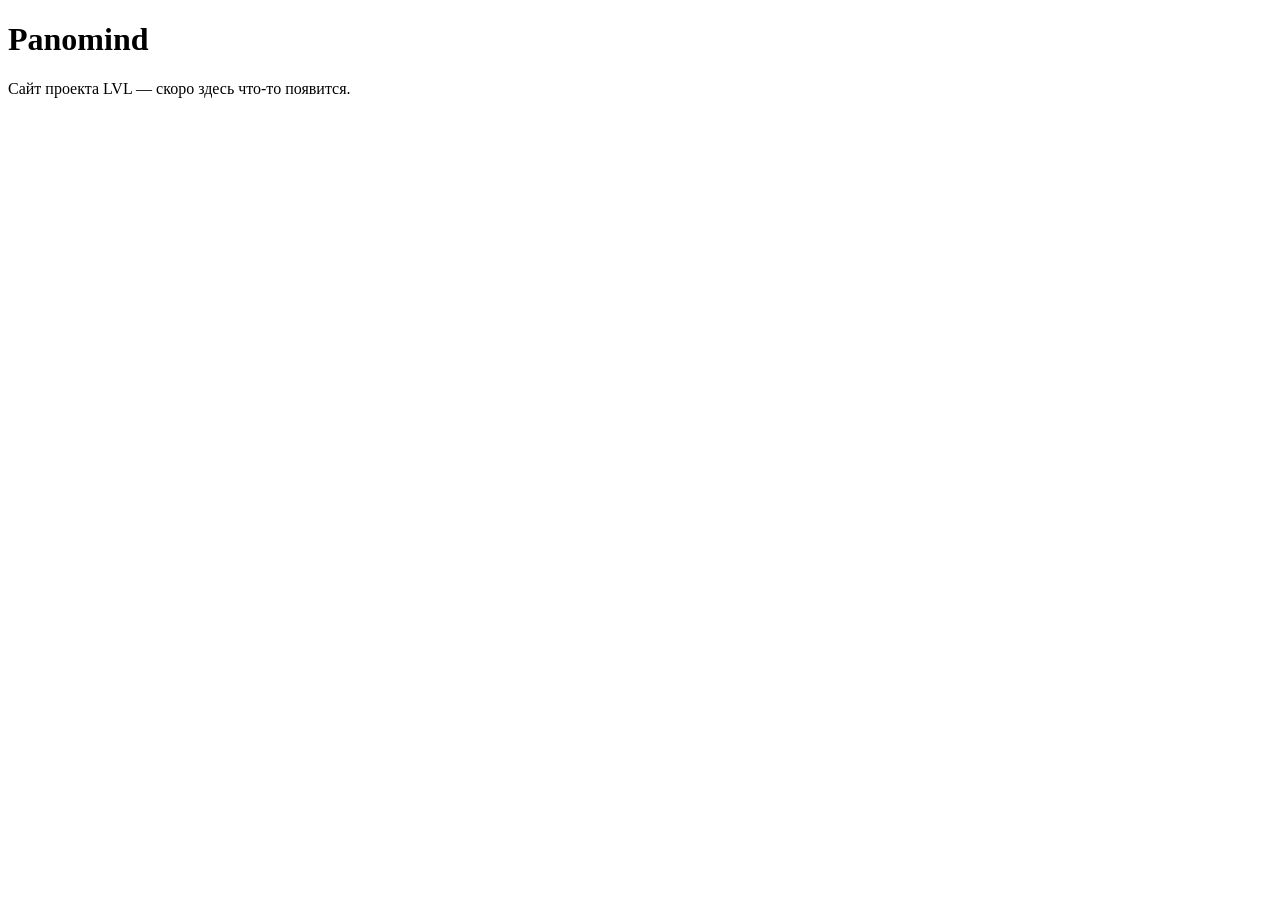
==== index.html @ ad4d2893 "Initial commit: HTML stub, README, project context Made-with: Cursor" ====
<!DOCTYPE html>
<html lang="ru">
<head>
  <meta charset="UTF-8">
  <meta name="viewport" content="width=device-width, initial-scale=1.0">
  <title>Panomind</title>
</head>
<body>
  <main>
    <h1>Panomind</h1>
    <p>Сайт проекта LVL — скоро здесь что-то появится.</p>
  </main>
</body>
</html>
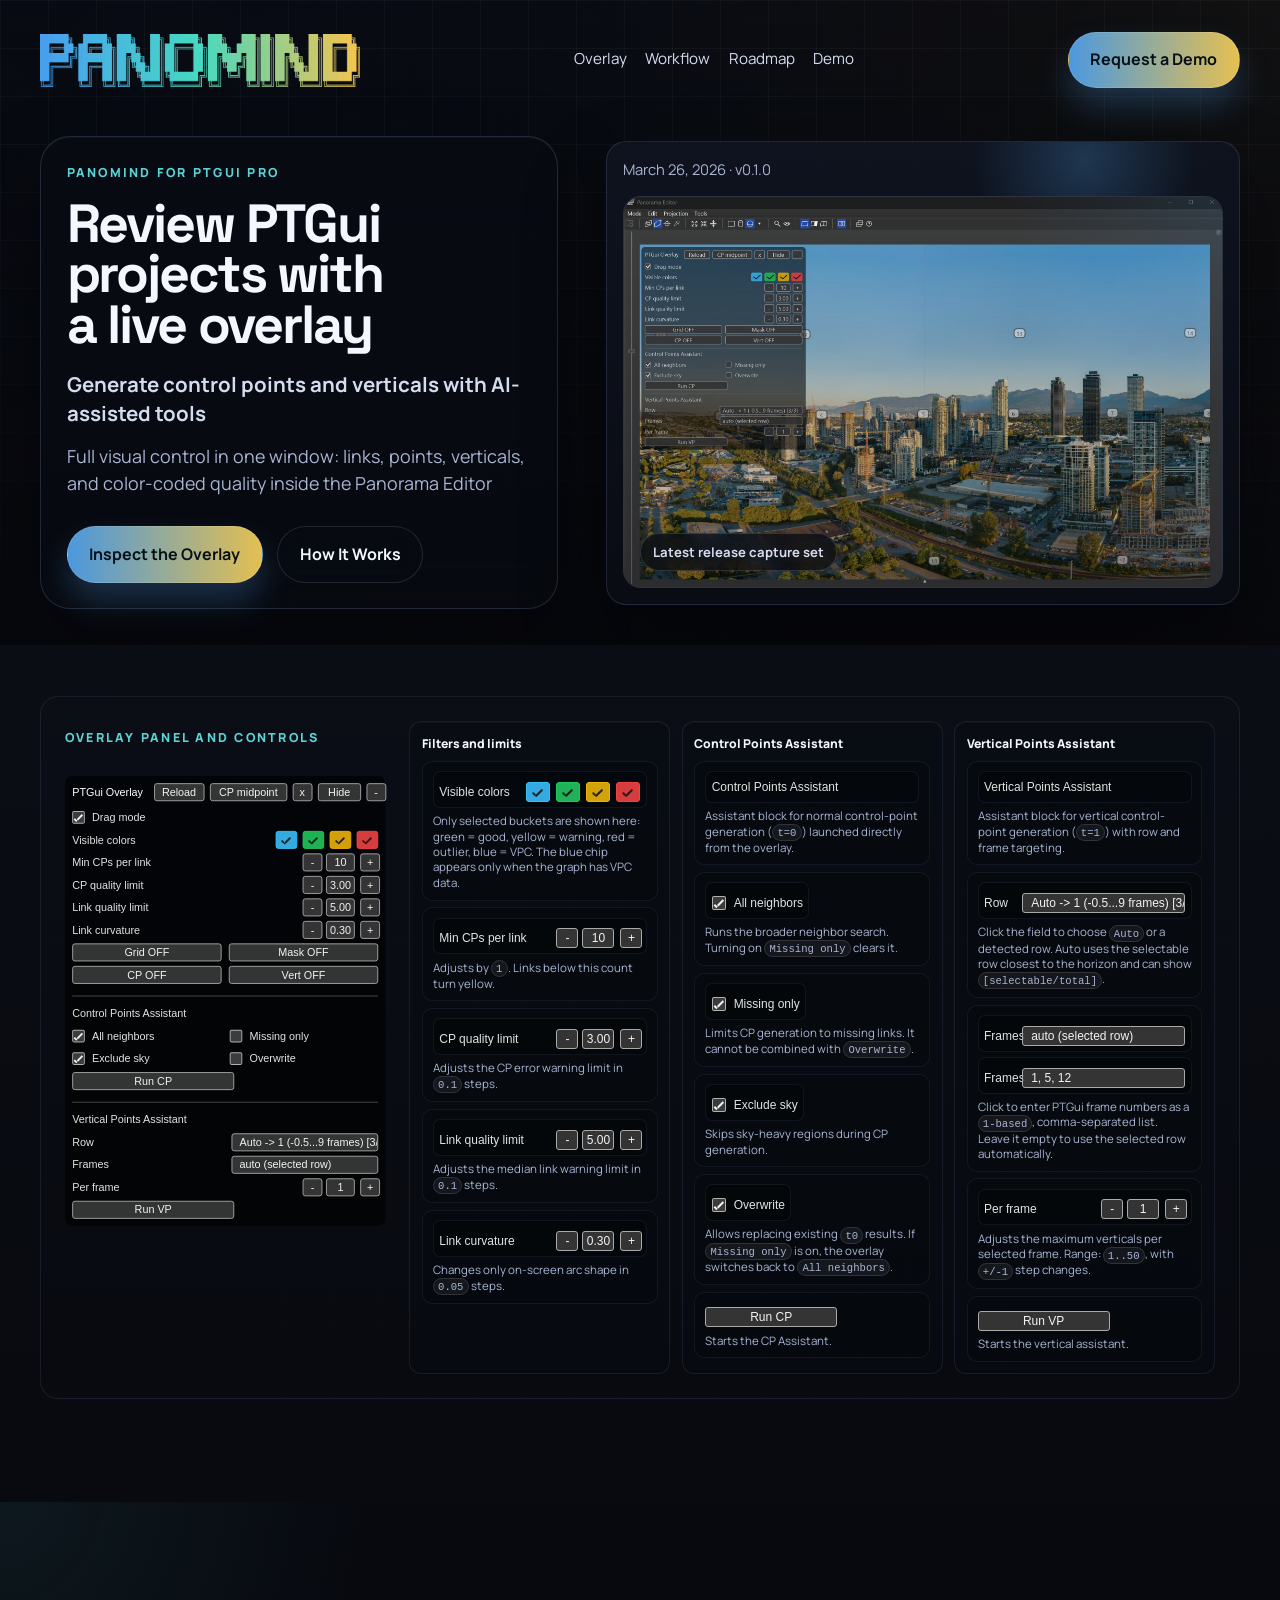
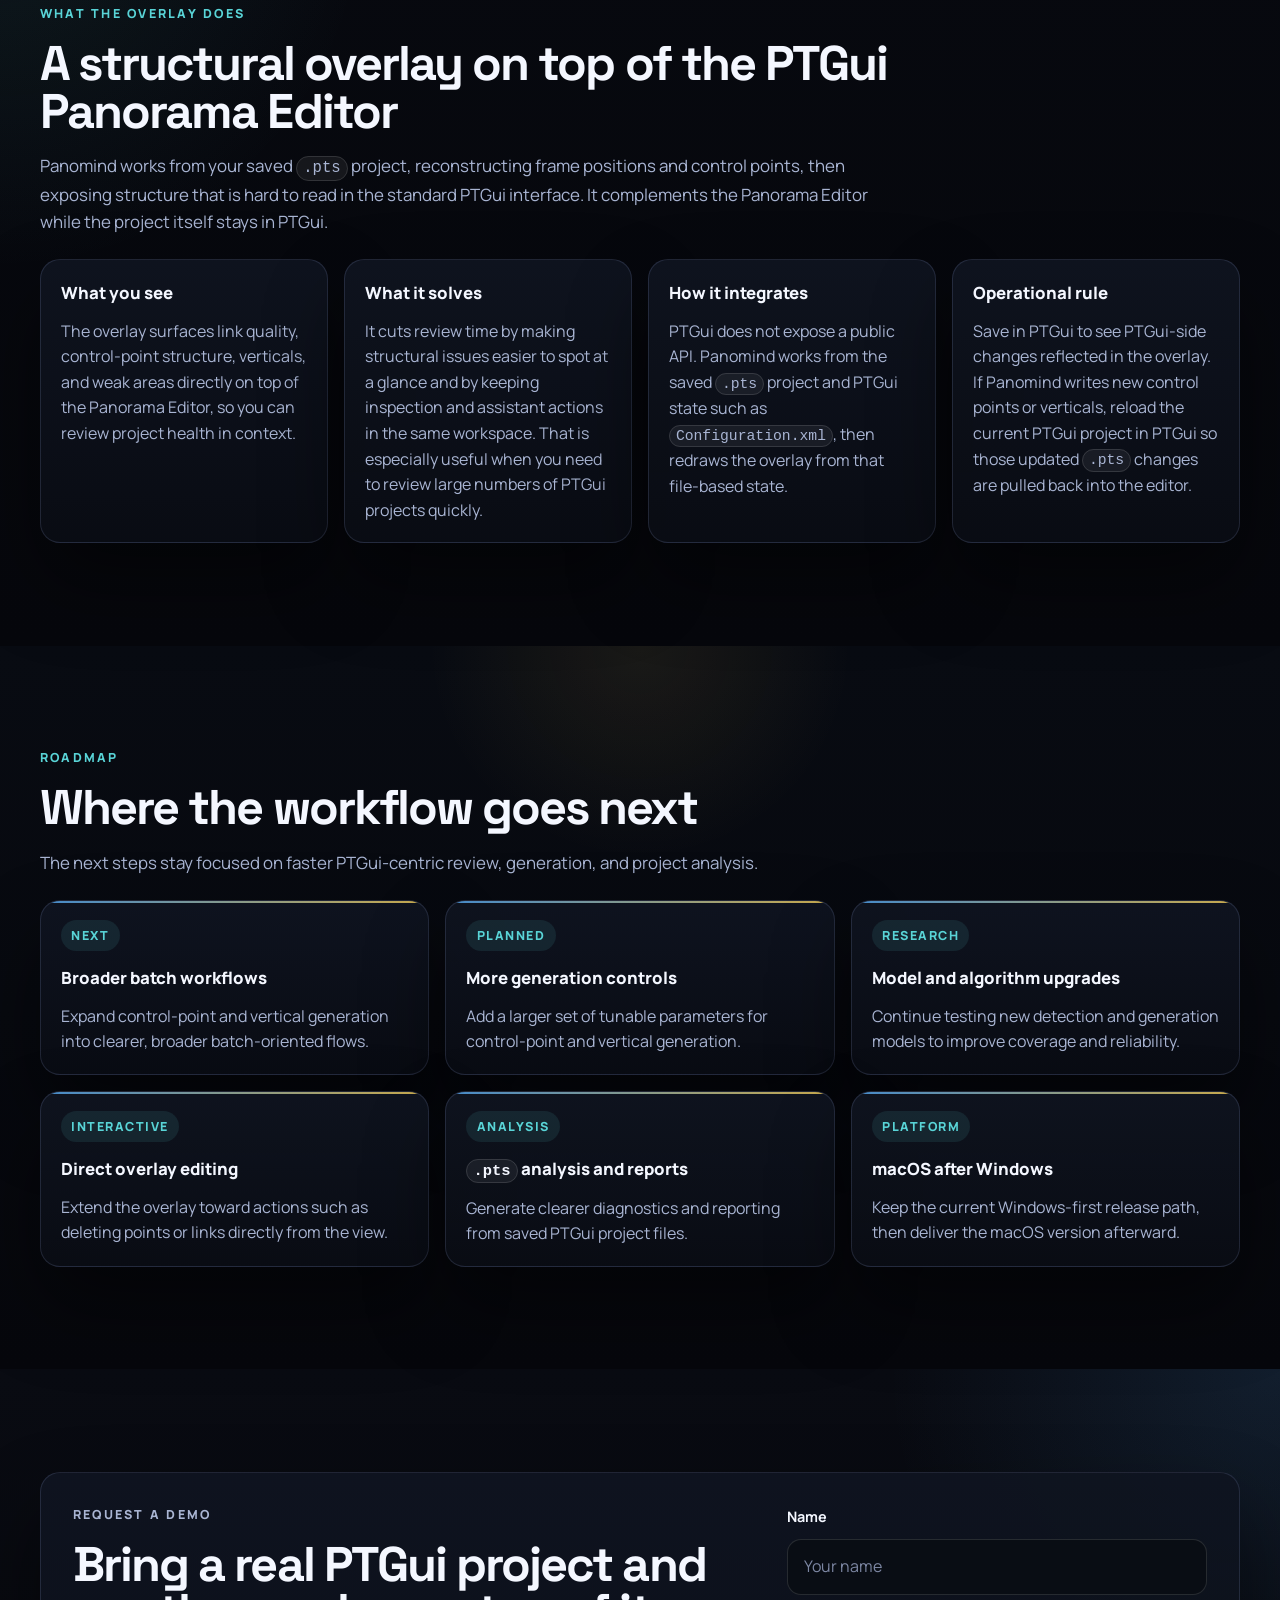
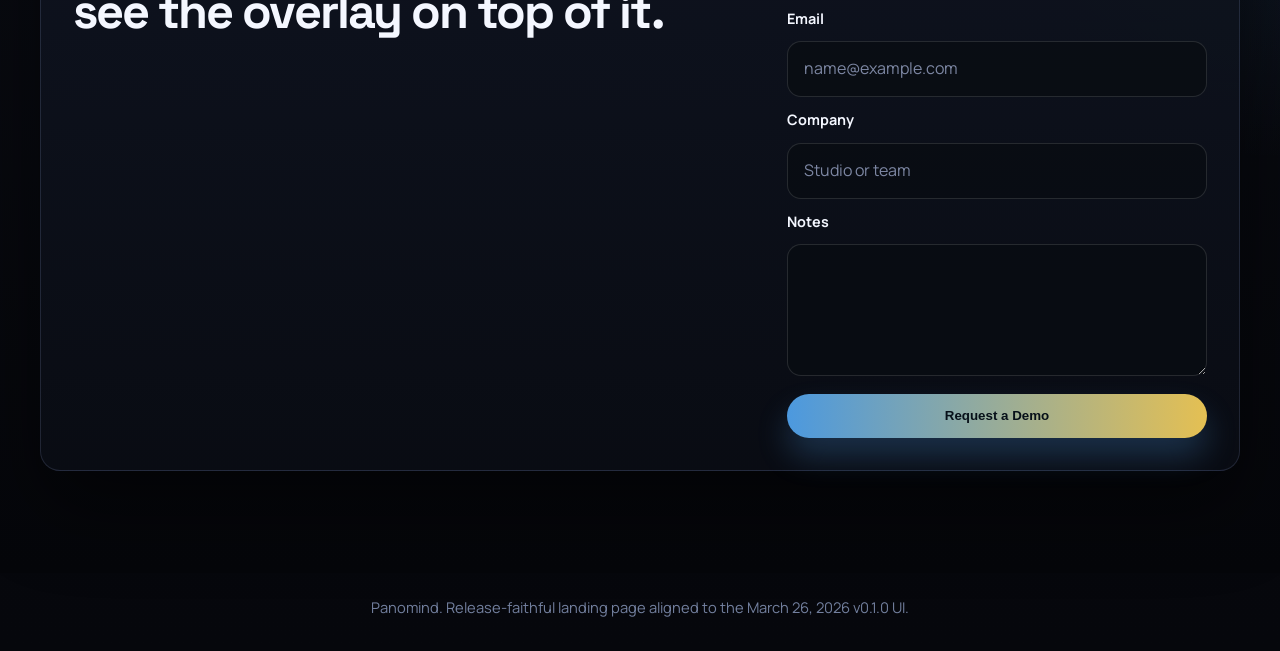
==== commit 4b5b7d8a: "Build Panomind overlay landing page" ====
--- a/index.html
+++ b/index.html
@@ -1,14 +1,734 @@
 <!DOCTYPE html>
-<html lang="ru">
+<html lang="en">
 <head>
   <meta charset="UTF-8">
   <meta name="viewport" content="width=device-width, initial-scale=1.0">
-  <title>Panomind</title>
+  <title>Panomind Overlay for PTGui</title>
+  <meta
+    name="description"
+    content="Panomind is a live PTGui overlay that exposes control-point structure, weak links, outliers, and assistant workflows directly inside the Panorama Editor."
+  >
+  <link rel="preconnect" href="https://fonts.googleapis.com">
+  <link rel="preconnect" href="https://fonts.gstatic.com" crossorigin>
+  <link
+    href="https://fonts.googleapis.com/css2?family=Manrope:wght@400;500;600;700;800&family=Space+Grotesk:wght@500;700&display=swap"
+    rel="stylesheet"
+  >
+  <link rel="stylesheet" href="styles.css">
 </head>
 <body>
+  <header class="hero" id="top">
+    <div class="hero__veil"></div>
+    <nav class="topbar">
+      <a class="brand" href="#top" aria-label="Panomind home">
+        <img src="assets/panomind-wordmark.png" alt="Panomind">
+      </a>
+      <div class="topbar__links">
+        <a href="#overlay">Overlay</a>
+        <a href="#workflow">Workflow</a>
+        <a href="#roadmap">Roadmap</a>
+        <a href="#demo">Demo</a>
+      </div>
+      <a class="topbar__cta" href="#demo">Request a Demo</a>
+    </nav>
+
+    <div class="hero__content">
+      <div class="hero__copy">
+        <p class="eyebrow">Panomind for PTGui Pro</p>
+        <h1>Review PTGui projects with a live overlay</h1>
+        <p class="hero__lead hero__lead--primary">
+          Generate control points and verticals with AI-assisted tools
+        </p>
+        <p class="hero__lead hero__lead--secondary">
+          Full visual control in one window: links, points, verticals, and color-coded quality
+          inside the Panorama Editor
+        </p>
+        <div class="hero__actions">
+          <a class="button button--primary" href="#overlay">Inspect the Overlay</a>
+          <a class="button button--ghost" href="#workflow">How It Works</a>
+        </div>
+      </div>
+
+      <div class="hero__visual">
+        <div class="hero-viewer">
+          <div class="hero-viewer__chrome">
+            <span class="hero-viewer__build">March 26, 2026 &middot; v0.1.0</span>
+          </div>
+
+          <div class="hero-viewer__screen">
+            <picture class="hero-frame-wrap">
+              <source srcset="assets/hero-loop.webp" type="image/webp">
+              <img class="hero-frame" src="assets/hero-frame-1.jpg" alt="Panomind overlay animated release capture" decoding="async">
+            </picture>
+            <div class="hero-viewer__glow"></div>
+            <div class="hero-viewer__badge">Latest release capture set</div>
+          </div>
+        </div>
+      </div>
+    </div>
+  </header>
+
   <main>
-    <h1>Panomind</h1>
-    <p>Сайт проекта LVL — скоро здесь что-то появится.</p>
+    <section class="section section--overlay" id="overlay">
+      <div class="section__inner">
+        <div class="overlay-grid">
+          <article class="panel-scene panel-scene--expanded">
+            <div class="editor-surface editor-surface--large">
+              <div class="overlay-layout">
+                <div class="overlay-panel-column">
+                  <p class="eyebrow">Overlay panel and controls</p>
+                  <div class="overlay-panel-stage">
+                <div class="overlay-panel overlay-panel--expanded">
+                  <div class="legend-top">
+                    <span class="legend-title">PTGui Overlay</span>
+                    <div class="legend-actions">
+                      <span class="legend-btn legend-btn--reload">Reload</span>
+                      <span class="legend-btn legend-btn--cp">CP midpoint</span>
+                      <span class="legend-btn legend-btn--icon">x</span>
+                      <span class="legend-btn legend-btn--hide">Hide</span>
+                      <span class="legend-btn legend-btn--icon">-</span>
+                    </div>
+                  </div>
+
+                  <div class="legend-row legend-row--toggle">
+                    <span class="checkbox checkbox--checked"></span>
+                    <span>Drag mode</span>
+                  </div>
+
+                  <div class="legend-row legend-row--colors">
+                    <span class="legend-label">Visible colors</span>
+                    <div class="color-chips">
+                      <span class="color-chip color-chip--blue"></span>
+                      <span class="color-chip color-chip--green"></span>
+                      <span class="color-chip color-chip--yellow"></span>
+                      <span class="color-chip color-chip--red"></span>
+                    </div>
+                  </div>
+
+                  <div class="legend-row legend-row--control">
+                    <span class="legend-label">Min CPs per link</span>
+                    <div class="stepper">
+                      <span class="legend-btn legend-btn--icon">-</span>
+                      <span class="legend-value">10</span>
+                      <span class="legend-btn legend-btn--icon">+</span>
+                    </div>
+                  </div>
+
+                  <div class="legend-row legend-row--control">
+                    <span class="legend-label">CP quality limit</span>
+                    <div class="stepper">
+                      <span class="legend-btn legend-btn--icon">-</span>
+                      <span class="legend-value">3.00</span>
+                      <span class="legend-btn legend-btn--icon">+</span>
+                    </div>
+                  </div>
+
+                  <div class="legend-row legend-row--control">
+                    <span class="legend-label">Link quality limit</span>
+                    <div class="stepper">
+                      <span class="legend-btn legend-btn--icon">-</span>
+                      <span class="legend-value">5.00</span>
+                      <span class="legend-btn legend-btn--icon">+</span>
+                    </div>
+                  </div>
+
+                  <div class="legend-row legend-row--control">
+                    <span class="legend-label">Link curvature</span>
+                    <div class="stepper">
+                      <span class="legend-btn legend-btn--icon">-</span>
+                      <span class="legend-value">0.30</span>
+                      <span class="legend-btn legend-btn--icon">+</span>
+                    </div>
+                  </div>
+
+                  <div class="action-grid">
+                    <span class="legend-btn legend-btn--action">Grid OFF</span>
+                    <span class="legend-btn legend-btn--action">Mask OFF</span>
+                    <span class="legend-btn legend-btn--action">CP OFF</span>
+                    <span class="legend-btn legend-btn--action">Vert OFF</span>
+                  </div>
+
+                  <div class="assistant-block">
+                    <div class="assistant-block__title">Control Points Assistant</div>
+                    <div class="assistant-options">
+                      <div class="legend-row legend-row--toggle legend-row--compact">
+                        <span class="checkbox checkbox--checked"></span>
+                        <span>All neighbors</span>
+                      </div>
+                      <div class="legend-row legend-row--toggle legend-row--compact">
+                        <span class="checkbox"></span>
+                        <span>Missing only</span>
+                      </div>
+                      <div class="legend-row legend-row--toggle legend-row--compact">
+                        <span class="checkbox checkbox--checked"></span>
+                        <span>Exclude sky</span>
+                      </div>
+                      <div class="legend-row legend-row--toggle legend-row--compact">
+                        <span class="checkbox"></span>
+                        <span>Overwrite</span>
+                      </div>
+                    </div>
+                    <span class="legend-btn legend-btn--run legend-btn--run-short">Run CP</span>
+                  </div>
+
+                  <div class="assistant-block">
+                    <div class="assistant-block__title">Vertical Points Assistant</div>
+                    <div class="legend-row legend-row--value">
+                      <span class="legend-label">Row</span>
+                      <span class="legend-value legend-value--wide">Auto -&gt; 1 (-0.5...9 frames) [3/3]</span>
+                    </div>
+                    <div class="legend-row legend-row--value">
+                      <span class="legend-label">Frames</span>
+                      <span class="legend-value legend-value--wide">auto (selected row)</span>
+                    </div>
+                    <div class="legend-row legend-row--control">
+                      <span class="legend-label">Per frame</span>
+                      <div class="stepper">
+                        <span class="legend-btn legend-btn--icon">-</span>
+                        <span class="legend-value">1</span>
+                        <span class="legend-btn legend-btn--icon">+</span>
+                      </div>
+                    </div>
+                    <span class="legend-btn legend-btn--run legend-btn--run-short">Run VP</span>
+                  </div>
+                </div>
+              </div>
+              </div>
+
+                <aside class="overlay-guide" aria-label="Overlay control guide">
+                  <section class="overlay-guide__section overlay-guide__section--hidden">
+                    <h3>Top bar</h3>
+
+
+                    <div class="control-doc">
+                      <div class="control-doc__sample sample-inline">
+                        <span class="legend-btn legend-btn--reload">Reload</span>
+                      </div>
+                      <p class="control-doc__copy">
+                        Hard restart the overlay and reconnect it to the active PTGui window.
+                      </p>
+                    </div>
+
+                    <div class="control-doc">
+                      <div class="control-doc__sample sample-inline">
+                        <span class="legend-btn legend-btn--cp">CP obs0</span>
+                        <span class="legend-btn legend-btn--cp">CP obs1</span>
+                        <span class="legend-btn legend-btn--cp">CP midpoint</span>
+                      </div>
+                      <p class="control-doc__copy">
+                        Cycles the displayed control-point source through <code>obs0</code>,
+                        <code>obs1</code>, and <code>midpoint</code> from pts file.
+                      </p>
+                    </div>
+
+                    <div class="control-doc">
+                      <div class="control-doc__sample sample-inline">
+                        <span class="legend-btn legend-btn--icon">x</span>
+                      </div>
+                      <p class="control-doc__copy">
+                        Closes the overlay and exits the app.
+                      </p>
+                    </div>
+
+                    <div class="control-doc">
+                      <div class="control-doc__sample sample-inline">
+                        <span class="legend-btn legend-btn--hide">Hide</span>
+                        <span class="legend-btn legend-btn--hide">Show</span>
+                      </div>
+                      <p class="control-doc__copy">
+                        Master visibility toggle for <code>Grid</code>, <code>Mask</code>, <code>CP</code>,
+                        and <code>Vert</code>. <code>Show</code> restores the previous per-layer states.
+                      </p>
+                    </div>
+
+                    <div class="control-doc">
+                      <div class="control-doc__sample sample-inline">
+                        <span class="legend-btn legend-btn--icon">-</span>
+                        <span class="legend-btn legend-btn--icon">+</span>
+                      </div>
+                      <p class="control-doc__copy">
+                        Collapse the full legend to compact mode or expand it back.
+                      </p>
+                    </div>
+
+                    <div class="control-doc">
+                      <div class="control-doc__sample sample-inline">
+                        <div class="guide-fragment">
+                          <div class="legend-row legend-row--toggle legend-row--compact">
+                            <span class="checkbox checkbox--checked"></span>
+                            <span>Drag mode</span>
+                          </div>
+                        </div>
+                      </div>
+                      <p class="control-doc__copy">
+                        Enables overlay dragging. Press <code>Esc</code> to leave drag mode.
+                      </p>
+                    </div>
+                  </section>
+
+                  <section class="overlay-guide__section">
+                    <h3>Filters and limits</h3>
+
+                    <div class="control-doc">
+                      <div class="control-doc__sample sample-stack">
+                        <div class="guide-fragment guide-fragment--row">
+                          <div class="legend-row legend-row--colors legend-row--compact">
+                            <span class="legend-label">Visible colors</span>
+                            <div class="color-chips">
+                              <span class="color-chip color-chip--blue"></span>
+                              <span class="color-chip color-chip--green"></span>
+                              <span class="color-chip color-chip--yellow"></span>
+                              <span class="color-chip color-chip--red"></span>
+                            </div>
+                          </div>
+                        </div>
+                      </div>
+                      <p class="control-doc__copy">
+                        Only selected buckets are shown here: green = good, yellow = warning, red = outlier,
+                        blue = VPC. The blue chip appears only when the graph has VPC data.
+                      </p>
+                    </div>
+
+                    <div class="control-doc">
+                      <div class="control-doc__sample">
+                        <div class="guide-fragment guide-fragment--row">
+                          <div class="legend-row legend-row--control legend-row--compact">
+                            <span class="legend-label">Min CPs per link</span>
+                            <div class="stepper">
+                              <span class="legend-btn legend-btn--icon">-</span>
+                              <span class="legend-value">10</span>
+                              <span class="legend-btn legend-btn--icon">+</span>
+                            </div>
+                          </div>
+                        </div>
+                      </div>
+                      <p class="control-doc__copy">
+                        Adjusts by <code>1</code>. Links below this count turn yellow.
+                      </p>
+                    </div>
+
+                    <div class="control-doc">
+                      <div class="control-doc__sample">
+                        <div class="guide-fragment guide-fragment--row">
+                          <div class="legend-row legend-row--control legend-row--compact">
+                            <span class="legend-label">CP quality limit</span>
+                            <div class="stepper">
+                              <span class="legend-btn legend-btn--icon">-</span>
+                              <span class="legend-value">3.00</span>
+                              <span class="legend-btn legend-btn--icon">+</span>
+                            </div>
+                          </div>
+                        </div>
+                      </div>
+                      <p class="control-doc__copy">
+                        Adjusts the CP error warning limit in <code>0.1</code> steps.
+                      </p>
+                    </div>
+
+                    <div class="control-doc">
+                      <div class="control-doc__sample">
+                        <div class="guide-fragment guide-fragment--row">
+                          <div class="legend-row legend-row--control legend-row--compact">
+                            <span class="legend-label">Link quality limit</span>
+                            <div class="stepper">
+                              <span class="legend-btn legend-btn--icon">-</span>
+                              <span class="legend-value">5.00</span>
+                              <span class="legend-btn legend-btn--icon">+</span>
+                            </div>
+                          </div>
+                        </div>
+                      </div>
+                      <p class="control-doc__copy">
+                        Adjusts the median link warning limit in <code>0.1</code> steps.
+                      </p>
+                    </div>
+
+                    <div class="control-doc">
+                      <div class="control-doc__sample">
+                        <div class="guide-fragment guide-fragment--row">
+                          <div class="legend-row legend-row--control legend-row--compact">
+                            <span class="legend-label">Link curvature</span>
+                            <div class="stepper">
+                              <span class="legend-btn legend-btn--icon">-</span>
+                              <span class="legend-value">0.30</span>
+                              <span class="legend-btn legend-btn--icon">+</span>
+                            </div>
+                          </div>
+                        </div>
+                      </div>
+                      <p class="control-doc__copy">
+                        Changes only on-screen arc shape in <code>0.05</code> steps.
+                      </p>
+                    </div>
+                  </section>
+
+                  <section class="overlay-guide__section overlay-guide__section--hidden">
+                    <h3>Layer toggles</h3>
+
+                    <div class="control-doc">
+                      <div class="control-doc__sample sample-inline">
+                        <span class="legend-btn legend-btn--action">Grid ON</span>
+                        <span class="legend-btn legend-btn--action">Grid OFF</span>
+                      </div>
+                      <p class="control-doc__copy">
+                        Shows or hides the grid layer. The chosen state is saved with the overlay settings.
+                      </p>
+                    </div>
+
+                    <div class="control-doc">
+                      <div class="control-doc__sample sample-inline">
+                        <span class="legend-btn legend-btn--action">Mask ON</span>
+                        <span class="legend-btn legend-btn--action">Mask OFF</span>
+                      </div>
+                      <p class="control-doc__copy">
+                        Shows or hides the dark mask overlay over the Panorama Editor.
+                      </p>
+                    </div>
+
+                    <div class="control-doc">
+                      <div class="control-doc__sample sample-inline">
+                        <span class="legend-btn legend-btn--action">CP ON</span>
+                        <span class="legend-btn legend-btn--action">CP OFF</span>
+                      </div>
+                      <p class="control-doc__copy">
+                        Shows or hides control-point dots for the currently selected CP source.
+                      </p>
+                    </div>
+
+                    <div class="control-doc">
+                      <div class="control-doc__sample sample-inline">
+                        <span class="legend-btn legend-btn--action">Vert ON</span>
+                        <span class="legend-btn legend-btn--action">Vert OFF</span>
+                      </div>
+                      <p class="control-doc__copy">
+                        Shows or hides vertical markers generated or loaded for the current project.
+                      </p>
+                    </div>
+                  </section>
+
+                  <section class="overlay-guide__section">
+                    <h3>Control Points Assistant</h3>
+
+                    <div class="control-doc">
+                      <div class="control-doc__sample">
+                        <div class="guide-fragment guide-fragment--row">
+                          <div class="assistant-block__title">Control Points Assistant</div>
+                        </div>
+                      </div>
+                      <p class="control-doc__copy">
+                        Assistant block for normal control-point generation (<code>t=0</code>) launched directly from the overlay.
+                      </p>
+                    </div>
+
+                    <div class="control-doc">
+                      <div class="control-doc__sample sample-inline">
+                        <div class="guide-fragment">
+                          <div class="legend-row legend-row--toggle legend-row--compact">
+                            <span class="checkbox checkbox--checked"></span>
+                            <span>All neighbors</span>
+                          </div>
+                        </div>
+                      </div>
+                      <p class="control-doc__copy">
+                        Runs the broader neighbor search. Turning on <code>Missing only</code> clears it.
+                      </p>
+                    </div>
+
+                    <div class="control-doc">
+                      <div class="control-doc__sample sample-inline">
+                        <div class="guide-fragment">
+                          <div class="legend-row legend-row--toggle legend-row--compact">
+                            <span class="checkbox checkbox--checked"></span>
+                            <span>Missing only</span>
+                          </div>
+                        </div>
+                      </div>
+                      <p class="control-doc__copy">
+                        Limits CP generation to missing links. It cannot be combined with <code>Overwrite</code>.
+                      </p>
+                    </div>
+
+                    <div class="control-doc">
+                      <div class="control-doc__sample sample-inline">
+                        <div class="guide-fragment">
+                          <div class="legend-row legend-row--toggle legend-row--compact">
+                            <span class="checkbox checkbox--checked"></span>
+                            <span>Exclude sky</span>
+                          </div>
+                        </div>
+                      </div>
+                      <p class="control-doc__copy">
+                        Skips sky-heavy regions during CP generation.
+                      </p>
+                    </div>
+
+                    <div class="control-doc">
+                      <div class="control-doc__sample sample-inline">
+                        <div class="guide-fragment">
+                          <div class="legend-row legend-row--toggle legend-row--compact">
+                            <span class="checkbox checkbox--checked"></span>
+                            <span>Overwrite</span>
+                          </div>
+                        </div>
+                      </div>
+                      <p class="control-doc__copy">
+                        Allows replacing existing <code>t0</code> results. If <code>Missing only</code> is on,
+                        the overlay switches back to <code>All neighbors</code>.
+                      </p>
+                    </div>
+
+                    <div class="control-doc">
+                      <div class="control-doc__sample sample-inline">
+                        <span class="legend-btn legend-btn--run legend-btn--run-short">Run CP</span>
+                      </div>
+                      <p class="control-doc__copy">
+                        Starts the CP Assistant.
+                      </p>
+                    </div>
+                  </section>
+
+                  <section class="overlay-guide__section">
+                    <h3>Vertical Points Assistant</h3>
+
+                    <div class="control-doc">
+                      <div class="control-doc__sample">
+                        <div class="guide-fragment guide-fragment--row">
+                          <div class="assistant-block__title">Vertical Points Assistant</div>
+                        </div>
+                      </div>
+                      <p class="control-doc__copy">
+                        Assistant block for vertical control-point generation (<code>t=1</code>) with row and frame targeting.
+                      </p>
+                    </div>
+
+                    <div class="control-doc">
+                      <div class="control-doc__sample sample-stack">
+                        <div class="guide-fragment guide-fragment--row">
+                          <div class="legend-row legend-row--value legend-row--compact">
+                            <span class="legend-label">Row</span>
+                            <span class="legend-value legend-value--wide">Auto -&gt; 1 (-0.5...9 frames) [3/3]</span>
+                          </div>
+                        </div>
+                      </div>
+                      <p class="control-doc__copy">
+                        Click the field to choose <code>Auto</code> or a detected row. Auto uses the selectable row
+                        closest to the horizon and can show <code>[selectable/total]</code>.
+                      </p>
+                    </div>
+
+                    <div class="control-doc">
+                      <div class="control-doc__sample sample-stack">
+                        <div class="guide-fragment guide-fragment--row">
+                          <div class="legend-row legend-row--value legend-row--compact">
+                            <span class="legend-label">Frames</span>
+                            <span class="legend-value legend-value--wide">auto (selected row)</span>
+                          </div>
+                        </div>
+                        <div class="guide-fragment guide-fragment--row">
+                          <div class="legend-row legend-row--value legend-row--compact">
+                            <span class="legend-label">Frames</span>
+                            <span class="legend-value legend-value--wide">1, 5, 12</span>
+                          </div>
+                        </div>
+                      </div>
+                      <p class="control-doc__copy">
+                        Click to enter PTGui frame numbers as a <code>1-based</code>, comma-separated list.
+                        Leave it empty to use the selected row automatically.
+                      </p>
+                    </div>
+
+                    <div class="control-doc">
+                      <div class="control-doc__sample">
+                        <div class="guide-fragment guide-fragment--row">
+                          <div class="legend-row legend-row--control legend-row--compact">
+                            <span class="legend-label">Per frame</span>
+                            <div class="stepper">
+                              <span class="legend-btn legend-btn--icon">-</span>
+                              <span class="legend-value">1</span>
+                              <span class="legend-btn legend-btn--icon">+</span>
+                            </div>
+                          </div>
+                        </div>
+                      </div>
+                      <p class="control-doc__copy">
+                        Adjusts the maximum verticals per selected frame. Range: <code>1..50</code>, with
+                        <code>+/-1</code> step changes.
+                      </p>
+                    </div>
+
+                    <div class="control-doc">
+                      <div class="control-doc__sample sample-inline">
+                        <span class="legend-btn legend-btn--run legend-btn--run-short">Run VP</span>
+                      </div>
+                      <p class="control-doc__copy">
+                        Starts the vertical assistant.
+                      </p>
+                    </div>
+                  </section>
+                </aside>
+              </div>
+            </div>
+          </article>
+        </div>
+      </div>
+    </section>
+
+    <section class="section section--workflow" id="workflow">
+      <div class="section__inner">
+        <div class="section__head">
+          <p class="eyebrow">What the overlay does</p>
+          <h2>A structural overlay on top of the PTGui Panorama Editor</h2>
+          <p class="section__lead">
+            Panomind works from your saved <code>.pts</code> project, reconstructing frame positions and
+            control points, then exposing structure that is hard to read in the standard PTGui interface.
+            It complements the Panorama Editor while the project itself stays in PTGui.
+          </p>
+        </div>
+
+        <div class="feature-grid">
+          <article class="feature-card">
+            <h3>What you see</h3>
+            <p>
+              The overlay surfaces link quality, control-point structure, verticals, and weak areas
+              directly on top of the Panorama Editor, so you can review project health in context.
+            </p>
+          </article>
+
+          <article class="feature-card">
+            <h3>What it solves</h3>
+            <p>
+              It cuts review time by making structural issues easier to spot at a glance and by keeping
+              inspection and assistant actions in the same workspace. That is especially useful when
+              you need to review large numbers of PTGui projects quickly.
+            </p>
+          </article>
+
+          <article class="feature-card">
+            <h3>How it integrates</h3>
+            <p>
+              PTGui does not expose a public API. Panomind works from the saved <code>.pts</code> project
+              and PTGui state such as <code>Configuration.xml</code>, then redraws the overlay from that
+              file-based state.
+            </p>
+          </article>
+
+          <article class="feature-card">
+            <h3>Operational rule</h3>
+            <p>
+              Save in PTGui to see PTGui-side changes reflected in the overlay. If Panomind writes new
+              control points or verticals, reload the current PTGui project in PTGui so those updated
+              <code>.pts</code> changes are pulled back into the editor.
+            </p>
+          </article>
+        </div>
+      </div>
+    </section>
+
+    <section class="section section--roadmap" id="roadmap">
+      <div class="section__inner">
+        <div class="section__head">
+          <p class="eyebrow">Roadmap</p>
+          <h2>Where the workflow goes next</h2>
+          <p class="section__lead">
+            The next steps stay focused on faster PTGui-centric review, generation, and project analysis.
+          </p>
+        </div>
+
+        <div class="roadmap-grid">
+          <article class="roadmap-card">
+            <span class="roadmap-card__tag">Next</span>
+            <h3>Broader batch workflows</h3>
+            <p>Expand control-point and vertical generation into clearer, broader batch-oriented flows.</p>
+          </article>
+
+          <article class="roadmap-card">
+            <span class="roadmap-card__tag">Planned</span>
+            <h3>More generation controls</h3>
+            <p>Add a larger set of tunable parameters for control-point and vertical generation.</p>
+          </article>
+
+          <article class="roadmap-card">
+            <span class="roadmap-card__tag">Research</span>
+            <h3>Model and algorithm upgrades</h3>
+            <p>Continue testing new detection and generation models to improve coverage and reliability.</p>
+          </article>
+
+          <article class="roadmap-card">
+            <span class="roadmap-card__tag">Interactive</span>
+            <h3>Direct overlay editing</h3>
+            <p>Extend the overlay toward actions such as deleting points or links directly from the view.</p>
+          </article>
+
+          <article class="roadmap-card">
+            <span class="roadmap-card__tag">Analysis</span>
+            <h3><code>.pts</code> analysis and reports</h3>
+            <p>Generate clearer diagnostics and reporting from saved PTGui project files.</p>
+          </article>
+
+          <article class="roadmap-card">
+            <span class="roadmap-card__tag">Platform</span>
+            <h3>macOS after Windows</h3>
+            <p>Keep the current Windows-first release path, then deliver the macOS version afterward.</p>
+          </article>
+        </div>
+      </div>
+    </section>
+
+    <section class="section section--demo" id="demo">
+      <div class="section__inner">
+        <div class="demo-card">
+          <div class="demo-card__copy">
+            <p class="eyebrow">Request a Demo</p>
+            <h2>Bring a real PTGui project and see the overlay on top of it.</h2>
+          </div>
+
+          <form class="demo-form" id="demoForm" action="#" method="get">
+            <label for="name">Name</label>
+            <input type="text" id="name" name="name" required placeholder="Your name" autocomplete="name">
+
+            <label for="email">Email</label>
+            <input type="email" id="email" name="email" required placeholder="name@example.com" autocomplete="email">
+
+            <label for="company">Company</label>
+            <input type="text" id="company" name="company" placeholder="Studio or team" autocomplete="organization">
+
+            <label for="message">Notes</label>
+            <textarea
+              id="message"
+              name="message"
+              placeholder=""
+            ></textarea>
+
+            <button type="submit" class="button button--primary button--submit">Request a Demo</button>
+          </form>
+        </div>
+      </div>
+    </section>
   </main>
+
+  <footer class="footer">
+    <p>Panomind. Release-faithful landing page aligned to the March 26, 2026 v0.1.0 UI.</p>
+  </footer>
+
+  <script>
+    document.getElementById('demoForm').addEventListener('submit', function (event) {
+      event.preventDefault();
+
+      const name = document.getElementById('name').value.trim();
+      const email = document.getElementById('email').value.trim();
+      const company = document.getElementById('company').value.trim();
+      const message = document.getElementById('message').value.trim();
+
+      const subject = encodeURIComponent('Panomind demo request');
+      const body = encodeURIComponent(
+        'Name: ' + name + '\n' +
+        'Email: ' + email + '\n' +
+        'Company: ' + (company || '(not provided)') + '\n\n' +
+        (message || '(no notes)')
+      );
+
+      window.location.href = 'mailto:panomind.app@gmail.com?subject=' + subject + '&body=' + body;
+    });
+  </script>
 </body>
 </html>
--- a/styles.css
+++ b/styles.css
@@ -0,0 +1,1349 @@
+:root {
+  --bg: #06070c;
+  --bg-soft: #0c101a;
+  --surface: rgba(11, 15, 24, 0.88);
+  --surface-strong: rgba(14, 19, 31, 0.96);
+  --surface-muted: rgba(21, 27, 41, 0.82);
+  --border: rgba(167, 187, 255, 0.14);
+  --border-strong: rgba(170, 197, 255, 0.24);
+  --text: #f4f7ff;
+  --muted: #a9b5d3;
+  --muted-strong: #d5dcf0;
+  --accent-blue: #53a8f5;
+  --accent-cyan: #59d4d7;
+  --accent-lime: #b7d67b;
+  --accent-gold: #f7cf58;
+  --accent-green: #22c55e;
+  --accent-yellow: #eab308;
+  --accent-red: #ef4444;
+  --shadow-xl: 0 40px 80px rgba(0, 0, 0, 0.45);
+  --shadow-panel: 0 18px 40px rgba(0, 0, 0, 0.45);
+  --radius-xl: 28px;
+  --radius-lg: 20px;
+  --radius-md: 14px;
+  --radius-sm: 8px;
+  --font-display: "Space Grotesk", "Segoe UI", sans-serif;
+  --font-body: "Manrope", "Segoe UI", sans-serif;
+}
+
+*,
+*::before,
+*::after {
+  box-sizing: border-box;
+}
+
+html {
+  scroll-behavior: smooth;
+}
+
+body {
+  margin: 0;
+  color: var(--text);
+  font-family: var(--font-body);
+  background:
+    radial-gradient(circle at top left, rgba(83, 168, 245, 0.14), transparent 26%),
+    radial-gradient(circle at top right, rgba(247, 207, 88, 0.12), transparent 22%),
+    linear-gradient(180deg, #07080d 0%, #090c12 42%, #06070c 100%);
+  line-height: 1.6;
+}
+
+a {
+  color: inherit;
+  text-decoration: none;
+}
+
+img {
+  display: block;
+  max-width: 100%;
+}
+
+code {
+  font-family: ui-monospace, SFMono-Regular, Consolas, "Liberation Mono", monospace;
+  font-size: 0.92em;
+  padding: 0.15em 0.4em;
+  border: 1px solid rgba(255, 255, 255, 0.12);
+  border-radius: 999px;
+  background: rgba(255, 255, 255, 0.06);
+}
+
+.hero {
+  position: relative;
+  min-height: 0;
+  padding: 1.5rem 1.5rem 2.25rem;
+  background:
+    linear-gradient(180deg, rgba(6, 7, 12, 0.35), rgba(6, 7, 12, 0.82)),
+    linear-gradient(90deg, rgba(7, 10, 18, 0.88), rgba(7, 10, 18, 0.45)),
+    url("bg.png") center / cover no-repeat;
+  overflow: hidden;
+}
+
+.hero__veil {
+  position: absolute;
+  inset: 0;
+  background:
+    linear-gradient(rgba(255, 255, 255, 0.04) 1px, transparent 1px),
+    linear-gradient(90deg, rgba(255, 255, 255, 0.04) 1px, transparent 1px);
+  background-size: 48px 48px;
+  mask-image: linear-gradient(180deg, rgba(0, 0, 0, 0.95), rgba(0, 0, 0, 0.15));
+  pointer-events: none;
+}
+
+.topbar,
+.hero__content,
+.section__inner,
+.footer {
+  position: relative;
+  z-index: 1;
+  width: min(1320px, calc(100% - 2rem));
+  margin: 0 auto;
+}
+
+.topbar {
+  display: flex;
+  align-items: center;
+  justify-content: space-between;
+  gap: 1rem 2rem;
+  padding: 0.5rem 0;
+}
+
+.brand img {
+  width: min(320px, 36vw);
+  min-width: 180px;
+}
+
+.topbar__links {
+  display: flex;
+  align-items: center;
+  gap: 1.15rem;
+  font-size: 0.95rem;
+  color: var(--muted-strong);
+}
+
+.topbar__links a {
+  position: relative;
+  padding-bottom: 0.1rem;
+}
+
+.topbar__links a::after {
+  content: "";
+  position: absolute;
+  left: 0;
+  bottom: -0.15rem;
+  width: 100%;
+  height: 1px;
+  background: linear-gradient(90deg, var(--accent-blue), var(--accent-gold));
+  transform: scaleX(0);
+  transform-origin: left;
+  transition: transform 180ms ease;
+}
+
+.topbar__links a:hover::after,
+.topbar__links a:focus-visible::after {
+  transform: scaleX(1);
+}
+
+.topbar__cta,
+.button {
+  display: inline-flex;
+  align-items: center;
+  justify-content: center;
+  border-radius: 999px;
+  border: 1px solid rgba(255, 255, 255, 0.12);
+  padding: 0.9rem 1.35rem;
+  font-weight: 700;
+  transition:
+    transform 180ms ease,
+    border-color 180ms ease,
+    background-color 180ms ease,
+    box-shadow 180ms ease;
+}
+
+.topbar__cta {
+  flex: 0 0 auto;
+  white-space: nowrap;
+}
+
+.topbar__cta,
+.button--primary {
+  background: linear-gradient(90deg, rgba(83, 168, 245, 0.9), rgba(247, 207, 88, 0.92));
+  color: #071019;
+  box-shadow: 0 18px 32px rgba(83, 168, 245, 0.24);
+}
+
+.topbar__cta:hover,
+.topbar__cta:focus-visible,
+.button:hover,
+.button:focus-visible {
+  transform: translateY(-2px);
+}
+
+.button--ghost {
+  background: rgba(8, 12, 19, 0.55);
+  color: var(--text);
+  backdrop-filter: blur(10px);
+}
+
+.hero__content {
+  display: grid;
+  grid-template-columns: minmax(420px, 0.9fr) minmax(0, 1.1fr);
+  gap: 2.5rem 3rem;
+  align-items: center;
+  min-height: 0;
+  padding: 2.5rem 0 0;
+}
+
+.hero__copy {
+  max-width: 640px;
+  padding: clamp(1.4rem, 2vw, 2rem);
+  border: 1px solid rgba(180, 199, 255, 0.16);
+  border-radius: 30px;
+  background:
+    linear-gradient(180deg, rgba(8, 11, 18, 0.86), rgba(8, 11, 18, 0.62));
+  box-shadow:
+    0 28px 70px rgba(0, 0, 0, 0.34),
+    inset 0 1px 0 rgba(255, 255, 255, 0.04);
+  backdrop-filter: blur(10px);
+}
+
+.eyebrow {
+  margin: 0 0 1rem;
+  text-transform: uppercase;
+  letter-spacing: 0.18em;
+  font-size: 0.78rem;
+  font-weight: 800;
+  color: var(--accent-cyan);
+}
+
+.hero h1,
+.section__head h2,
+.demo-card__copy h2 {
+  margin: 0;
+  font-family: var(--font-display);
+  line-height: 0.98;
+  letter-spacing: -0.04em;
+}
+
+.hero h1 {
+  max-width: none;
+  font-size: clamp(2.35rem, 4.2vw, 3.95rem);
+  line-height: 0.94;
+  text-wrap: balance;
+}
+
+.hero__lead,
+.section__lead,
+.demo-card__copy p,
+.feature-card p,
+.roadmap-card p,
+.note-card p,
+.window-note,
+.status-card__meta {
+  color: var(--muted);
+}
+
+.hero__lead {
+  margin: 0;
+}
+
+.hero__lead--primary {
+  max-width: 32rem;
+  margin-top: 1.2rem;
+  color: var(--muted-strong);
+  font-size: clamp(1.08rem, 1.7vw, 1.28rem);
+  font-weight: 700;
+  line-height: 1.45;
+}
+
+.hero__lead--secondary {
+  max-width: 35rem;
+  margin-top: 0.85rem;
+  font-size: clamp(1rem, 1.45vw, 1.12rem);
+  color: var(--muted);
+  line-height: 1.55;
+}
+
+.hero__actions {
+  display: flex;
+  flex-wrap: wrap;
+  gap: 0.9rem;
+  margin-top: 1.75rem;
+}
+
+.hero-viewer,
+.window-note,
+.panel-scene,
+.note-card,
+.feature-card,
+.roadmap-card,
+.demo-card {
+  background: linear-gradient(180deg, rgba(15, 20, 32, 0.94), rgba(10, 13, 20, 0.9));
+  border: 1px solid var(--border);
+  border-radius: var(--radius-lg);
+  box-shadow: var(--shadow-xl);
+}
+
+.hero__visual {
+  display: block;
+}
+
+.hero-viewer {
+  position: relative;
+  padding: 1rem;
+  overflow: hidden;
+}
+
+.hero-viewer::before {
+  content: "";
+  position: absolute;
+  inset: -20% auto auto 58%;
+  width: 220px;
+  height: 220px;
+  border-radius: 50%;
+  background: radial-gradient(circle, rgba(83, 168, 245, 0.24), transparent 72%);
+  pointer-events: none;
+}
+
+.hero-viewer__chrome,
+.hero-viewer__footer {
+  position: relative;
+  z-index: 1;
+}
+
+.hero-viewer__chrome {
+  display: flex;
+  align-items: center;
+  justify-content: space-between;
+  gap: 1rem;
+  margin-bottom: 0.9rem;
+}
+
+.hero-viewer__chrome-copy {
+  display: grid;
+  gap: 0.15rem;
+}
+
+.hero-viewer__chrome-copy strong {
+  font-family: var(--font-display);
+  font-size: 1.15rem;
+  letter-spacing: -0.02em;
+}
+
+.hero-viewer__eyebrow {
+  color: var(--accent-cyan);
+  font-size: 0.72rem;
+  text-transform: uppercase;
+  letter-spacing: 0.14em;
+  font-weight: 800;
+}
+
+.hero-viewer__build {
+  color: var(--muted);
+  font-size: 0.92rem;
+}
+
+.hero-viewer__screen {
+  position: relative;
+  aspect-ratio: 2292 / 1499;
+  overflow: hidden;
+  border-radius: 18px;
+  border: 1px solid rgba(201, 214, 255, 0.18);
+  background: #0b1017;
+  box-shadow: inset 0 0 0 1px rgba(255, 255, 255, 0.03);
+}
+
+.hero-frame-wrap,
+.hero-frame,
+.hero-viewer__glow {
+  position: absolute;
+  inset: 0;
+}
+
+.hero-frame-wrap {
+  display: block;
+}
+
+.hero-frame {
+  width: 100%;
+  height: 100%;
+  object-fit: cover;
+  opacity: 1;
+  visibility: visible;
+  transform: none;
+}
+
+.hero-viewer__glow {
+  background:
+    linear-gradient(180deg, rgba(5, 7, 12, 0.04), rgba(5, 7, 12, 0.34)),
+    radial-gradient(circle at top right, rgba(83, 168, 245, 0.12), transparent 30%);
+  pointer-events: none;
+}
+
+.hero-viewer__badge {
+  position: absolute;
+  left: 1rem;
+  bottom: 1rem;
+  z-index: 1;
+  padding: 0.45rem 0.75rem;
+  border: 1px solid rgba(255, 255, 255, 0.14);
+  border-radius: 999px;
+  background: rgba(8, 11, 18, 0.72);
+  backdrop-filter: blur(8px);
+  color: var(--muted-strong);
+  font-size: 0.82rem;
+  font-weight: 700;
+}
+
+.hero-viewer__footer {
+  display: flex;
+  align-items: center;
+  justify-content: space-between;
+  gap: 1rem;
+  margin-top: 0.9rem;
+}
+
+.hero-viewer__caption {
+  margin: 0;
+  max-width: 34rem;
+  color: var(--muted);
+  font-size: 0.95rem;
+}
+
+.section {
+  position: relative;
+  padding: clamp(4.5rem, 8vw, 7rem) 1.5rem;
+}
+
+.section--overlay {
+  padding-top: clamp(2rem, 4vw, 3.25rem);
+  background:
+    linear-gradient(180deg, rgba(10, 13, 20, 0.96), rgba(8, 10, 15, 0.98)),
+    radial-gradient(circle at top right, rgba(83, 168, 245, 0.08), transparent 28%);
+}
+
+.section--workflow {
+  background:
+    radial-gradient(circle at top left, rgba(89, 212, 215, 0.08), transparent 25%),
+    linear-gradient(180deg, #07090f, #06070c);
+}
+
+.section--roadmap {
+  background:
+    radial-gradient(circle at top center, rgba(247, 207, 88, 0.08), transparent 22%),
+    linear-gradient(180deg, #080b12, #06070c);
+}
+
+.section--demo {
+  background:
+    radial-gradient(circle at top right, rgba(83, 168, 245, 0.12), transparent 26%),
+    linear-gradient(180deg, #090b12, #05060a);
+}
+
+.section__head {
+  max-width: 54rem;
+}
+
+.section__head h2,
+.demo-card__copy h2 {
+  font-size: clamp(1.95rem, 3.8vw, 3.15rem);
+}
+
+.section__lead {
+  margin: 1.05rem 0 0;
+  font-size: 1.06rem;
+}
+
+.window-note {
+  display: flex;
+  flex-wrap: wrap;
+  gap: 0.65rem 1rem;
+  align-items: center;
+  margin-top: 2rem;
+  padding: 1rem 1.2rem;
+}
+
+.window-note__label {
+  padding: 0.35rem 0.7rem;
+  border-radius: 999px;
+  background: rgba(89, 212, 215, 0.12);
+  color: var(--accent-cyan);
+  font-size: 0.82rem;
+  font-weight: 800;
+  letter-spacing: 0.12em;
+  text-transform: uppercase;
+}
+
+.overlay-grid {
+  display: grid;
+  grid-template-columns: minmax(0, 1fr);
+  gap: 1.5rem;
+  margin-top: 0;
+}
+
+.panel-scene {
+  padding: 0;
+  background: none;
+  border: 0;
+  box-shadow: none;
+}
+
+.panel-scene__header {
+  display: none;
+}
+
+.panel-scene__eyebrow {
+  margin: 0 0 0.25rem;
+  font-size: 0.76rem;
+  letter-spacing: 0.14em;
+  text-transform: uppercase;
+  color: var(--accent-cyan);
+}
+
+.panel-scene__header h3 {
+  margin: 0;
+  font-size: 1.35rem;
+  font-weight: 800;
+}
+
+.panel-scene__meta {
+  margin: 0;
+  max-width: 16rem;
+  text-align: right;
+  color: var(--muted);
+  font-size: 0.95rem;
+}
+
+.editor-surface {
+  position: relative;
+  overflow-x: auto;
+  overflow-y: hidden;
+  padding: 1.5rem;
+  border-radius: 18px;
+  border: 1px solid rgba(167, 187, 255, 0.1);
+  background: linear-gradient(180deg, rgba(11, 14, 22, 0.98), rgba(8, 10, 16, 0.99));
+}
+
+.editor-surface::before {
+  content: "";
+  position: absolute;
+  inset: 0;
+  background:
+    linear-gradient(rgba(255, 255, 255, 0.035) 1px, transparent 1px),
+    linear-gradient(90deg, rgba(255, 255, 255, 0.035) 1px, transparent 1px);
+  background-size: 48px 48px;
+  opacity: 0.18;
+  pointer-events: none;
+}
+
+.editor-surface::after {
+  display: none;
+}
+
+.editor-surface--large {
+  min-height: 0;
+}
+
+.overlay-panel-column {
+  display: grid;
+  align-content: start;
+  gap: 0.75rem;
+  padding-top: 0.4rem;
+}
+
+.overlay-panel-column__title {
+  margin: 0;
+  font-size: clamp(1.05rem, 1.55vw, 1.4rem);
+  line-height: 1.08;
+  letter-spacing: -0.035em;
+}
+
+.overlay-layout {
+  position: relative;
+  z-index: 1;
+  display: grid;
+  grid-template-columns: auto minmax(0, 1fr);
+  gap: 1.25rem 1.5rem;
+  align-items: start;
+}
+
+.surface-ring,
+.surface-node {
+  display: none;
+}
+
+.overlay-panel-stage {
+  --overlay-scale: 0.9;
+  --overlay-panel-width: 356px;
+  --overlay-panel-height: 498px;
+  position: relative;
+  z-index: 1;
+  width: calc(var(--overlay-panel-width) * var(--overlay-scale));
+  height: calc(var(--overlay-panel-height) * var(--overlay-scale));
+  flex: 0 0 auto;
+}
+
+.overlay-panel {
+  position: absolute;
+  z-index: 1;
+  top: 0;
+  left: 0;
+  width: var(--overlay-panel-width);
+  padding: 8px;
+  transform: scale(var(--overlay-scale));
+  transform-origin: top left;
+  background: rgba(0, 0, 0, 0.667);
+  border: 0;
+  border-radius: 8px;
+  box-shadow: none;
+  backdrop-filter: none;
+  font-family: "Segoe UI", Tahoma, sans-serif;
+  font-size: 12px;
+  line-height: 1;
+  font-weight: 400;
+  color: rgba(240, 240, 240, 0.94);
+}
+
+.overlay-panel--expanded {
+  width: var(--overlay-panel-width);
+}
+
+.overlay-panel--minimized {
+  width: 220px;
+}
+
+.overlay-guide {
+  display: grid;
+  grid-template-columns: repeat(auto-fit, minmax(226px, 1fr));
+  gap: 0.72rem;
+  align-content: start;
+  min-width: 0;
+}
+
+.overlay-guide__section {
+  display: grid;
+  align-content: start;
+  gap: 0.42rem;
+  padding: 0.72rem;
+  border: 1px solid rgba(167, 187, 255, 0.1);
+  border-radius: 12px;
+  background: rgba(9, 12, 19, 0.52);
+  box-shadow: inset 0 1px 0 rgba(255, 255, 255, 0.03);
+}
+
+.overlay-guide__section--hidden {
+  display: none;
+}
+
+.overlay-guide__section h3 {
+  margin: 0;
+  font-size: 0.76rem;
+  font-weight: 800;
+  color: var(--text);
+}
+
+.control-doc {
+  display: grid;
+  grid-template-columns: 1fr;
+  gap: 0.34rem;
+  align-items: start;
+  margin-top: 0;
+  padding: 0.58rem 0.62rem;
+  border: 1px solid rgba(167, 187, 255, 0.08);
+  border-radius: 10px;
+  background: rgba(4, 6, 10, 0.34);
+}
+
+.control-doc:first-of-type {
+  margin-top: 0.05rem;
+}
+
+.control-doc__sample {
+  display: flex;
+  flex-wrap: wrap;
+  gap: 0.34rem;
+  align-items: center;
+  min-width: 0;
+  font-family: "Segoe UI", Tahoma, sans-serif;
+  font-size: 12px;
+  line-height: 1;
+  color: rgba(240, 240, 240, 0.94);
+}
+
+.control-doc__copy {
+  margin: 0;
+  color: var(--muted);
+  font-size: 0.72rem;
+  line-height: 1.34;
+}
+
+.sample-inline {
+  flex-direction: row;
+  align-items: flex-start;
+}
+
+.sample-stack {
+  flex-direction: column;
+  align-items: flex-start;
+}
+
+.guide-fragment {
+  display: inline-flex;
+  align-items: center;
+  min-width: 0;
+  padding: 0.3rem 0.34rem;
+  border-radius: 7px;
+  background: rgba(0, 0, 0, 0.22);
+  border: 1px solid rgba(167, 187, 255, 0.08);
+}
+
+.guide-fragment--row {
+  display: block;
+  width: min(100%, 264px);
+}
+
+.guide-fragment .legend-row {
+  margin-top: 0;
+}
+
+.guide-fragment .assistant-block__title {
+  margin: 0;
+}
+
+.legend-title--sample {
+  display: inline-flex;
+  align-items: center;
+  min-height: 18px;
+}
+
+.legend-top {
+  display: flex;
+  align-items: center;
+  gap: 12px;
+  margin-bottom: 8px;
+}
+
+.legend-title {
+  flex: 0 0 auto;
+  color: #fff;
+  font-weight: 400;
+  letter-spacing: 0;
+  white-space: nowrap;
+}
+
+.legend-actions {
+  display: flex;
+  flex-wrap: nowrap;
+  gap: 6px;
+  margin-left: auto;
+}
+
+.legend-btn,
+.legend-value,
+.checkbox,
+.color-chip {
+  border-radius: 3px;
+}
+
+.legend-btn,
+.legend-value {
+  display: inline-flex;
+  align-items: center;
+  justify-content: center;
+  min-height: 20px;
+  height: 20px;
+  padding: 0 8px;
+  border: 1px solid rgb(170, 170, 170);
+  background: rgba(60, 60, 60, 0.863);
+  color: rgba(255, 255, 255, 0.94);
+  white-space: nowrap;
+  font-weight: 400;
+}
+
+.legend-btn--icon {
+  min-width: 22px;
+  width: 22px;
+  padding: 0;
+}
+
+.legend-btn--reload {
+  min-width: 56px;
+  width: 56px;
+}
+
+.legend-btn--cp {
+  min-width: 86px;
+  width: 86px;
+}
+
+.legend-btn--hide {
+  min-width: 48px;
+  width: 48px;
+}
+
+.legend-row {
+  min-height: 20px;
+  margin-top: 5px;
+}
+
+.legend-row--toggle {
+  display: flex;
+  align-items: center;
+  justify-content: flex-start;
+  gap: 8px;
+}
+
+.legend-row--compact {
+  margin-top: 0;
+}
+
+.legend-row--colors,
+.legend-row--control,
+.legend-row--value {
+  display: grid;
+  grid-template-columns: minmax(0, 1fr) auto;
+  align-items: center;
+  column-gap: 12px;
+}
+
+.legend-label {
+  color: rgba(240, 240, 240, 0.94);
+  font-weight: 400;
+}
+
+.checkbox {
+  position: relative;
+  width: 14px;
+  height: 14px;
+  flex: 0 0 14px;
+  border-radius: 2px;
+  border: 1px solid rgba(190, 190, 190, 0.9);
+  background: rgba(70, 70, 70, 0.863);
+}
+
+.checkbox--checked::before,
+.checkbox--checked::after {
+  content: "";
+  position: absolute;
+  height: 2px;
+  background: rgba(255, 255, 255, 0.94);
+  transform-origin: left top;
+}
+
+.checkbox--checked::before {
+  top: 7px;
+  left: 2px;
+  width: 4px;
+  transform: rotate(45deg);
+}
+
+.checkbox--checked::after {
+  top: 8px;
+  left: 4px;
+  width: 8px;
+  transform: rotate(-45deg);
+}
+
+.color-chips {
+  display: flex;
+  align-items: center;
+  gap: 6px;
+}
+
+.color-chip {
+  position: relative;
+  width: 24px;
+  height: 20px;
+  border: 1px solid transparent;
+}
+
+.color-chip::before,
+.color-chip::after {
+  content: "";
+  position: absolute;
+  height: 2px;
+  background: rgba(20, 20, 20, 0.9);
+  border-radius: 999px;
+}
+
+.color-chip::before {
+  left: 5px;
+  top: 10px;
+  width: 4px;
+  transform: rotate(45deg);
+}
+
+.color-chip::after {
+  left: 7px;
+  top: 9px;
+  width: 10px;
+  transform: rotate(-45deg);
+}
+
+.color-chip--blue {
+  background: rgba(56, 189, 248, 0.9);
+  border-color: #38bdf8;
+}
+
+.color-chip--green {
+  background: rgba(34, 197, 94, 0.9);
+  border-color: #22c55e;
+}
+
+.color-chip--yellow {
+  background: rgba(234, 179, 8, 0.9);
+  border-color: #eab308;
+}
+
+.color-chip--red {
+  background: rgba(239, 68, 68, 0.9);
+  border-color: #ef4444;
+}
+
+.color-chip--off {
+  background: rgba(50, 50, 50, 0.82);
+}
+
+.color-chip--off::before,
+.color-chip--off::after {
+  display: none;
+}
+
+.stepper {
+  display: grid;
+  grid-template-columns: 20px 32px 20px;
+  gap: 6px;
+  align-items: center;
+}
+
+.legend-value {
+  min-width: 32px;
+  padding-inline: 6px;
+}
+
+.legend-value--wide {
+  min-width: 163px;
+  width: 163px;
+  justify-content: flex-start;
+  padding-inline: 8px;
+  overflow: hidden;
+  text-overflow: ellipsis;
+}
+
+.action-grid {
+  display: grid;
+  grid-template-columns: repeat(2, minmax(0, 1fr));
+  gap: 5px 8px;
+  margin-top: 5px;
+}
+
+.legend-btn--action {
+  width: 100%;
+  justify-content: center;
+}
+
+.control-doc__sample .legend-btn--action {
+  width: 160px;
+  flex: 0 0 auto;
+}
+
+.control-doc__sample .legend-btn--run-short {
+  flex: 0 0 auto;
+}
+
+.overlay-guide .legend-btn,
+.overlay-guide .legend-value,
+.overlay-guide .legend-label,
+.overlay-guide .assistant-block__title,
+.overlay-guide .legend-title,
+.overlay-guide .legend-row {
+  font-family: "Segoe UI", Tahoma, sans-serif;
+  font-size: 12px;
+}
+
+.overlay-guide .legend-btn,
+.overlay-guide .legend-value {
+  min-height: 20px;
+  height: 20px;
+  padding: 0 8px;
+}
+
+.overlay-guide .legend-btn--icon {
+  min-width: 22px;
+  width: 22px;
+}
+
+.overlay-guide .legend-btn--reload {
+  min-width: 56px;
+  width: 56px;
+}
+
+.overlay-guide .legend-btn--cp {
+  min-width: 86px;
+  width: auto;
+}
+
+.overlay-guide .legend-btn--hide {
+  min-width: 48px;
+  width: 48px;
+}
+
+.overlay-guide .legend-row {
+  min-height: 20px;
+  margin-top: 5px;
+}
+
+.overlay-guide .legend-row--colors,
+.overlay-guide .legend-row--control,
+.overlay-guide .legend-row--value {
+  column-gap: 10px;
+}
+
+.overlay-guide .checkbox {
+  width: 14px;
+  height: 14px;
+  flex: 0 0 14px;
+}
+
+.overlay-guide .checkbox--checked::before {
+  top: 7px;
+  left: 2px;
+  width: 4px;
+}
+
+.overlay-guide .checkbox--checked::after {
+  top: 8px;
+  left: 4px;
+  width: 8px;
+}
+
+.overlay-guide .color-chips {
+  gap: 6px;
+}
+
+.overlay-guide .color-chip {
+  width: 24px;
+  height: 20px;
+}
+
+.overlay-guide .color-chip::before {
+  left: 5px;
+  top: 10px;
+  width: 4px;
+}
+
+.overlay-guide .color-chip::after {
+  left: 7px;
+  top: 9px;
+  width: 10px;
+}
+
+.overlay-guide .stepper {
+  grid-template-columns: 20px 32px 20px;
+  gap: 6px;
+}
+
+.overlay-guide .legend-value {
+  min-width: 32px;
+}
+
+.overlay-guide .legend-value--wide {
+  min-width: 163px;
+  width: 163px;
+  padding-inline: 8px;
+}
+
+.overlay-guide .assistant-block__title {
+  min-height: 20px;
+}
+
+.overlay-guide .control-doc__sample .legend-btn--action {
+  width: 132px;
+}
+
+.overlay-guide .legend-btn--run-short {
+  width: 132px;
+}
+
+.assistant-block {
+  margin-top: 13px;
+  padding-top: 9px;
+  border-top: 1px solid rgba(120, 120, 120, 0.55);
+}
+
+.assistant-block__title {
+  margin: 0 0 5px;
+  min-height: 20px;
+  display: flex;
+  align-items: center;
+  color: rgba(240, 240, 240, 0.94);
+  font-weight: 400;
+}
+
+.assistant-options {
+  display: grid;
+  grid-template-columns: repeat(2, minmax(0, 1fr));
+  gap: 5px 10px;
+}
+
+.legend-btn--run {
+  margin-top: 5px;
+  width: 180px;
+  justify-content: center;
+}
+
+.legend-btn--run-short {
+  width: 180px;
+}
+
+.notes-grid,
+.feature-grid,
+.roadmap-grid {
+  display: grid;
+  gap: 1rem;
+  margin-top: 1.5rem;
+}
+
+.notes-grid {
+  grid-template-columns: repeat(3, minmax(0, 1fr));
+}
+
+.note-card,
+.feature-card,
+.roadmap-card {
+  padding: 1.2rem 1.25rem;
+}
+
+.note-card h3,
+.feature-card h3,
+.roadmap-card h3 {
+  margin: 0;
+  font-size: 1.05rem;
+  font-weight: 800;
+}
+
+.note-card p,
+.feature-card p,
+.roadmap-card p {
+  margin: 0.75rem 0 0;
+}
+
+.feature-grid {
+  grid-template-columns: repeat(4, minmax(0, 1fr));
+}
+
+.roadmap-grid {
+  grid-template-columns: repeat(3, minmax(0, 1fr));
+}
+
+.roadmap-card {
+  position: relative;
+  overflow: hidden;
+}
+
+.roadmap-card::before {
+  content: "";
+  position: absolute;
+  inset: 0 0 auto;
+  height: 2px;
+  background: linear-gradient(90deg, var(--accent-blue), var(--accent-gold));
+  opacity: 0.8;
+}
+
+.roadmap-card__tag {
+  display: inline-flex;
+  margin-bottom: 0.85rem;
+  padding: 0.35rem 0.65rem;
+  border-radius: 999px;
+  background: rgba(89, 212, 215, 0.1);
+  color: var(--accent-cyan);
+  font-size: 0.78rem;
+  font-weight: 800;
+  letter-spacing: 0.12em;
+  text-transform: uppercase;
+}
+
+.demo-card {
+  display: grid;
+  grid-template-columns: minmax(0, 1fr) minmax(320px, 420px);
+  gap: 2rem;
+  padding: clamp(1.5rem, 3vw, 2rem);
+}
+
+.demo-list {
+  margin: 1rem 0 0;
+  padding-left: 1.1rem;
+  color: var(--muted);
+}
+
+.demo-form {
+  display: grid;
+  gap: 0.7rem;
+}
+
+.demo-form label {
+  font-size: 0.9rem;
+  font-weight: 700;
+}
+
+.demo-form input,
+.demo-form textarea {
+  width: 100%;
+  border: 1px solid rgba(255, 255, 255, 0.12);
+  border-radius: var(--radius-md);
+  padding: 0.9rem 1rem;
+  background: rgba(9, 12, 18, 0.75);
+  color: var(--text);
+  font: inherit;
+  resize: vertical;
+}
+
+.demo-form input::placeholder,
+.demo-form textarea::placeholder {
+  color: #7d87a3;
+}
+
+.demo-form textarea {
+  min-height: 132px;
+}
+
+.demo-form input:focus,
+.demo-form textarea:focus {
+  outline: none;
+  border-color: rgba(89, 212, 215, 0.55);
+  box-shadow: 0 0 0 4px rgba(89, 212, 215, 0.12);
+}
+
+.button--submit {
+  margin-top: 0.4rem;
+  border: 0;
+  cursor: pointer;
+}
+
+.footer {
+  padding: 1.4rem 0 2rem;
+}
+
+.footer p {
+  margin: 0;
+  color: #73809f;
+  font-size: 0.92rem;
+  text-align: center;
+}
+
+@media (prefers-reduced-motion: reduce) {
+  html {
+    scroll-behavior: auto;
+  }
+
+  .hero-frame {
+    transform: none;
+  }
+}
+
+@media (max-width: 1180px) {
+  .hero__content,
+  .overlay-grid,
+  .feature-grid,
+  .roadmap-grid,
+  .demo-card,
+  .notes-grid {
+    grid-template-columns: 1fr;
+  }
+
+  .hero__content {
+    min-height: auto;
+    padding-top: 4rem;
+  }
+
+  .hero__copy {
+    max-width: none;
+  }
+
+  .hero h1 {
+    font-size: clamp(2.55rem, 5vw, 4.15rem);
+  }
+
+  .overlay-layout {
+    grid-template-columns: 1fr;
+  }
+
+  .overlay-guide {
+    grid-template-columns: repeat(auto-fit, minmax(210px, 1fr));
+  }
+
+  .panel-scene__header {
+    align-items: flex-start;
+    flex-direction: column;
+  }
+
+  .panel-scene__meta {
+    max-width: none;
+    text-align: left;
+  }
+}
+
+@media (max-width: 860px) {
+  .topbar {
+    flex-wrap: wrap;
+    justify-content: center;
+  }
+
+  .topbar__links {
+    order: 3;
+    flex-wrap: wrap;
+    justify-content: center;
+  }
+
+  .topbar__cta {
+    order: 2;
+  }
+
+  .control-doc {
+    grid-template-columns: 1fr;
+  }
+
+  .overlay-panel-stage {
+    --overlay-scale: 0.775;
+    width: calc(var(--overlay-panel-width) * var(--overlay-scale));
+    height: calc(var(--overlay-panel-height) * var(--overlay-scale));
+  }
+
+  .hero-viewer__chrome,
+  .hero-viewer__footer {
+    align-items: flex-start;
+    flex-direction: column;
+  }
+
+}
+
+@media (max-width: 640px) {
+  .hero,
+  .section {
+    padding-inline: 1rem;
+  }
+
+  .topbar,
+  .hero__content,
+  .section__inner,
+  .footer {
+    width: min(100%, calc(100% - 0.5rem));
+  }
+
+  .hero h1 {
+    font-size: clamp(2.2rem, 10vw, 3.35rem);
+  }
+
+  .hero__copy {
+    padding: 1.2rem;
+    border-radius: 24px;
+  }
+
+  .editor-surface {
+    padding: 1rem;
+  }
+
+  .overlay-panel-stage {
+    --overlay-scale: 0.56;
+    width: calc(var(--overlay-panel-width) * var(--overlay-scale));
+    height: calc(var(--overlay-panel-height) * var(--overlay-scale));
+  }
+}
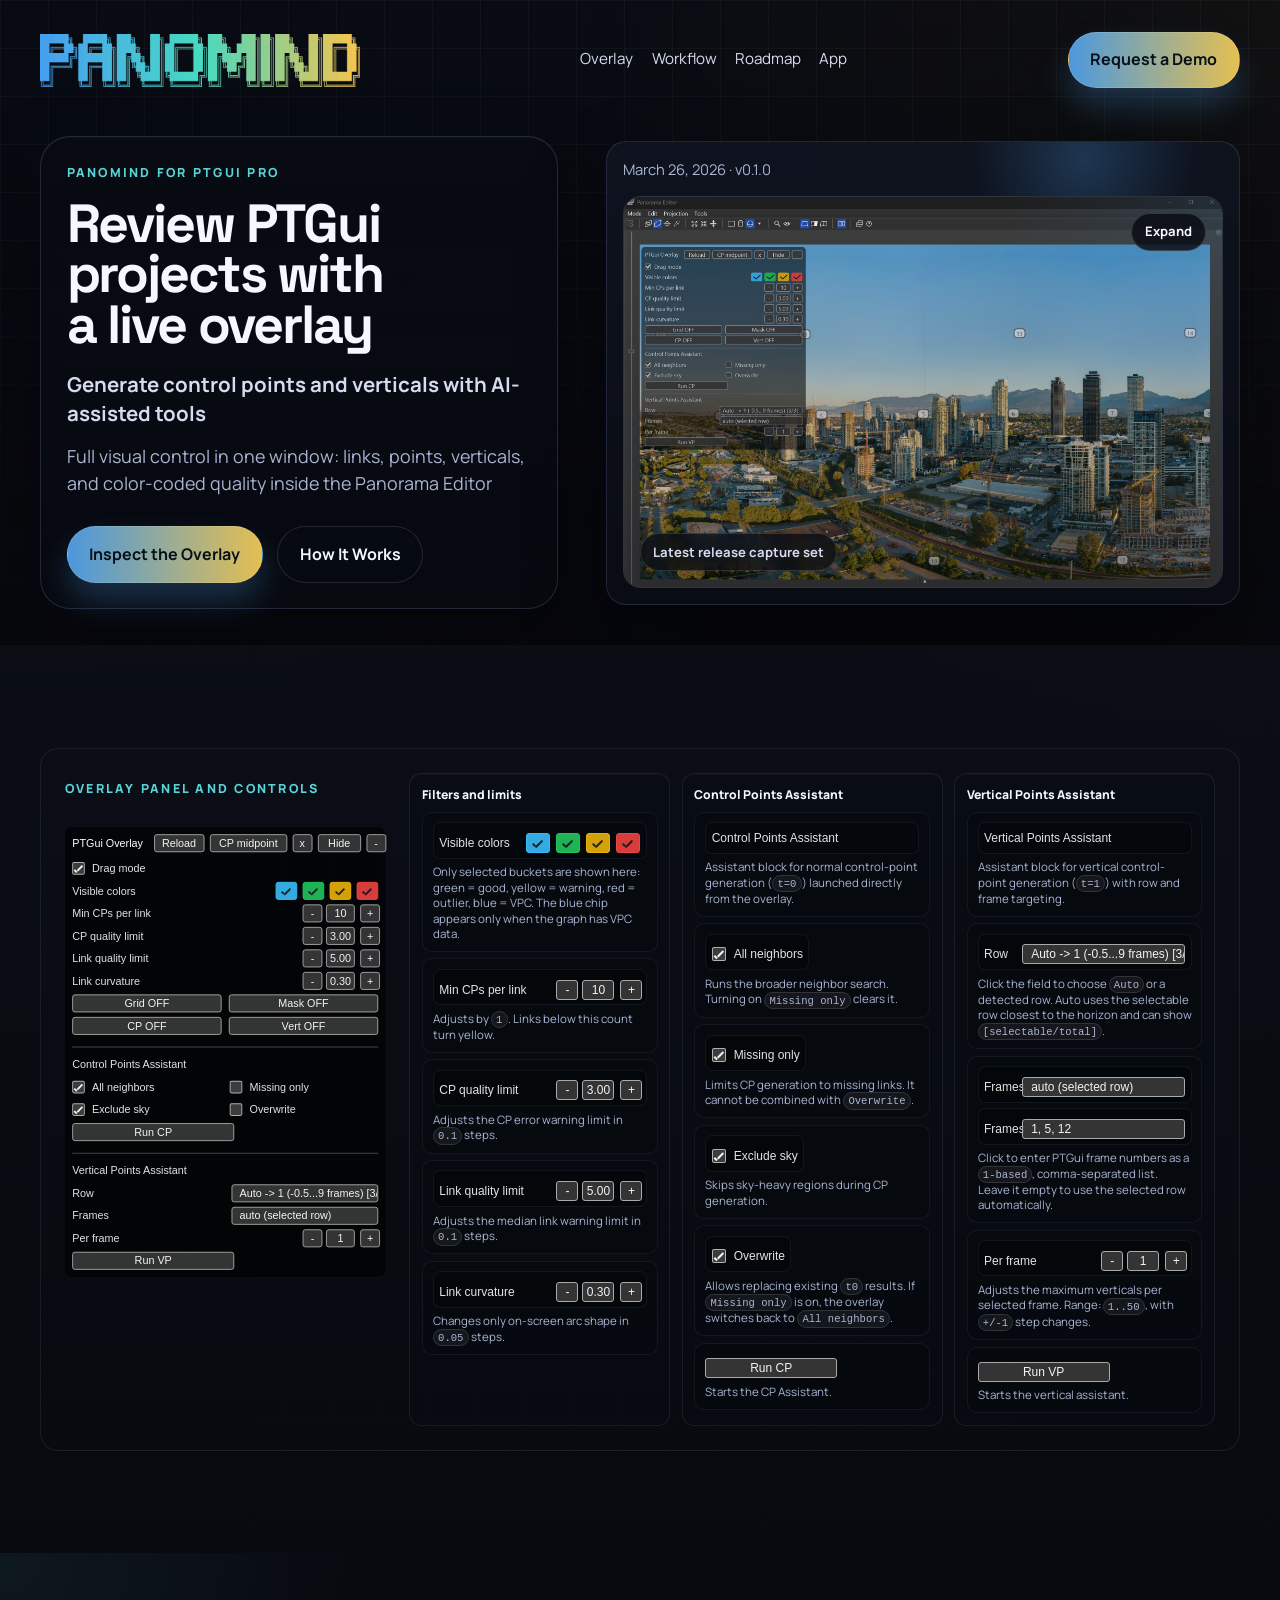
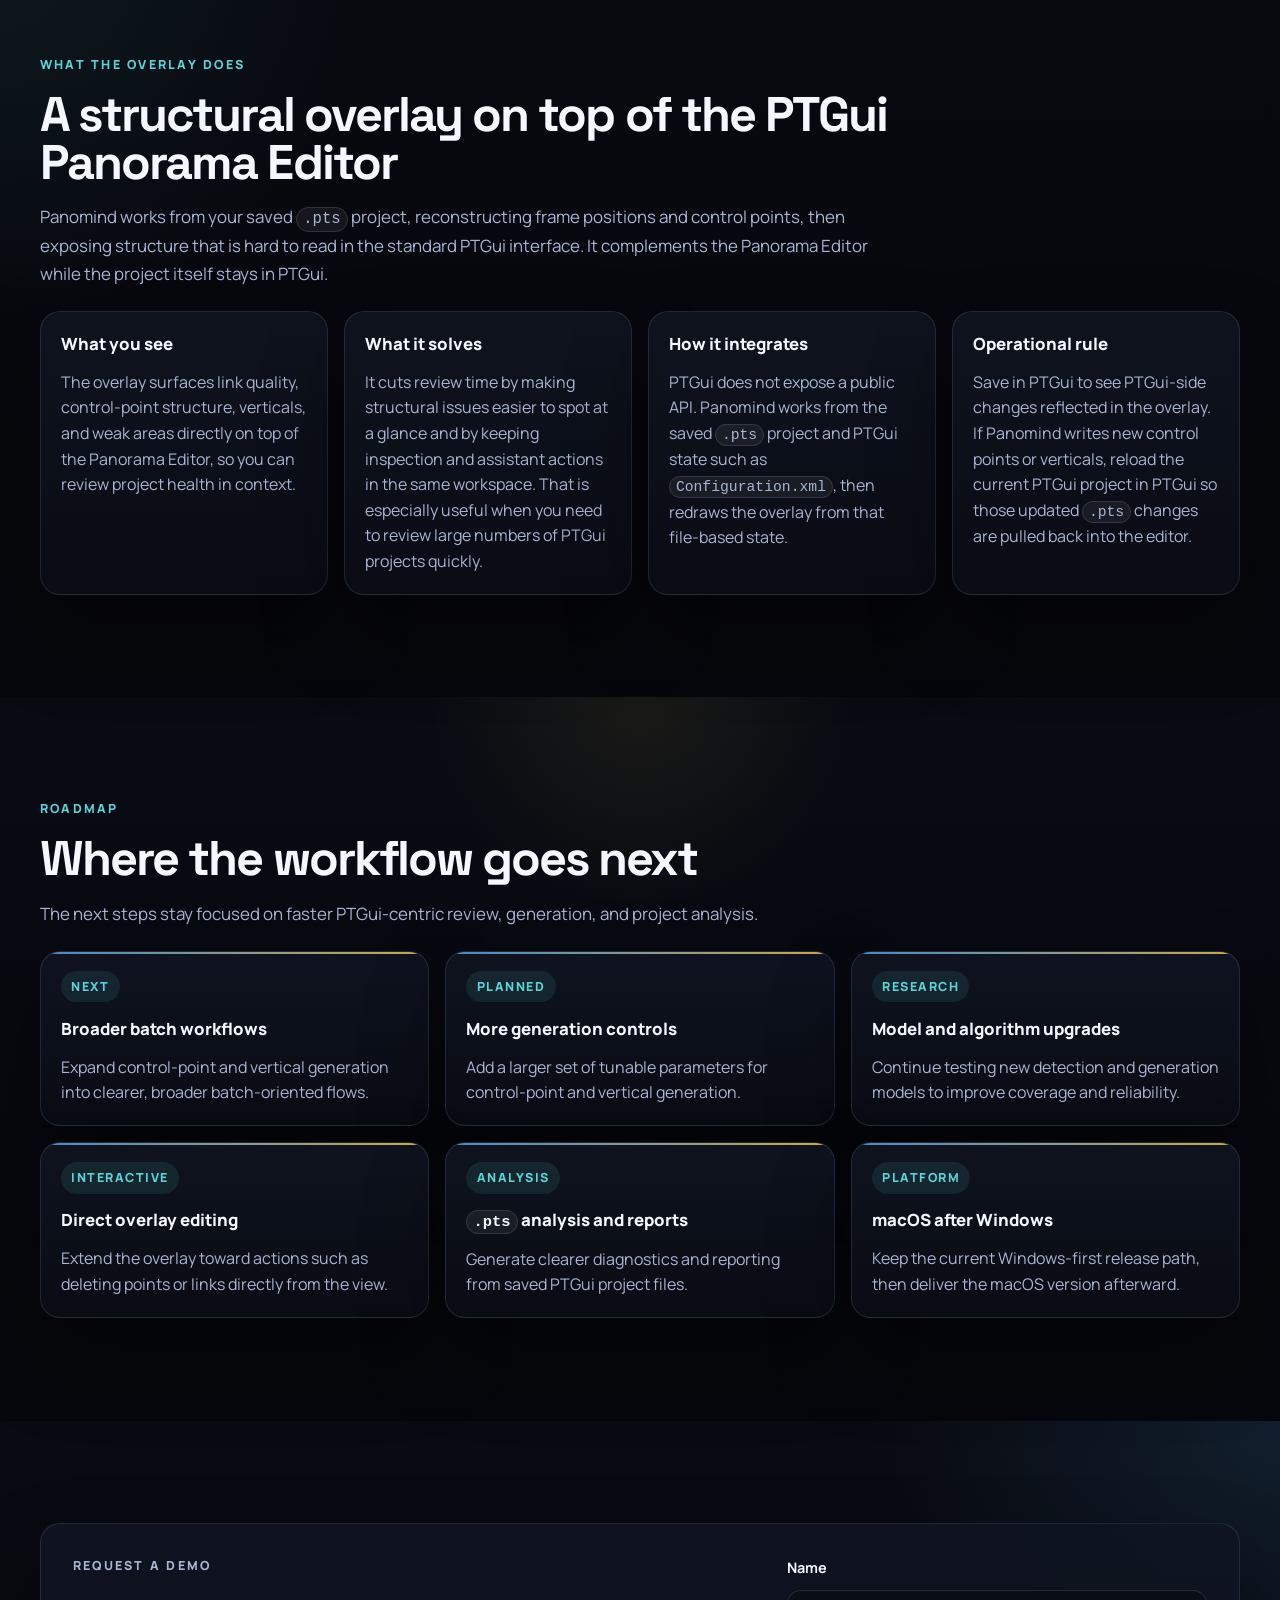
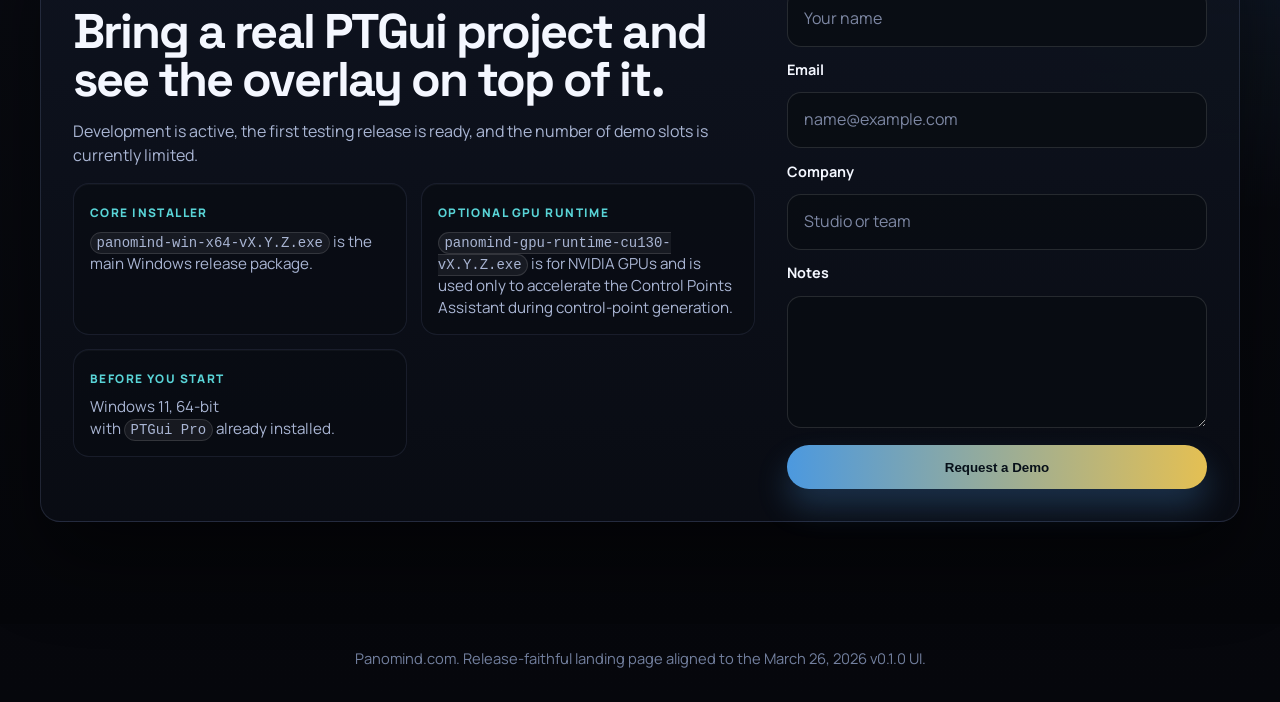
==== commit b5a21da7: "Refine landing copy and preview interactions" ====
--- a/index.html
+++ b/index.html
@@ -27,7 +27,7 @@
         <a href="#overlay">Overlay</a>
         <a href="#workflow">Workflow</a>
         <a href="#roadmap">Roadmap</a>
-        <a href="#demo">Demo</a>
+        <a href="#demo">App</a>
       </div>
       <a class="topbar__cta" href="#demo">Request a Demo</a>
     </nav>
@@ -56,6 +56,14 @@
           </div>
 
           <div class="hero-viewer__screen">
+            <button
+              type="button"
+              class="hero-viewer__expand"
+              id="openViewerPreview"
+              aria-label="Expand animation preview"
+            >
+              Expand
+            </button>
             <picture class="hero-frame-wrap">
               <source srcset="assets/hero-loop.webp" type="image/webp">
               <img class="hero-frame" src="assets/hero-frame-1.jpg" alt="Panomind overlay animated release capture" decoding="async">
@@ -680,6 +688,31 @@
           <div class="demo-card__copy">
             <p class="eyebrow">Request a Demo</p>
             <h2>Bring a real PTGui project and see the overlay on top of it.</h2>
+            <p class="demo-status">
+              Development is active, the first testing release is ready, and the number of demo slots is
+              currently limited.
+            </p>
+
+            <div class="demo-spec-grid">
+              <article class="demo-spec">
+                <span class="demo-spec__tag">Core installer</span>
+                <p><code>panomind-win-x64-vX.Y.Z.exe</code> is the main Windows release package.</p>
+              </article>
+
+              <article class="demo-spec">
+                <span class="demo-spec__tag">Optional GPU runtime</span>
+                <p>
+                  <code>panomind-gpu-runtime-cu130-vX.Y.Z.exe</code> is for NVIDIA GPUs and is used only
+                  to accelerate the Control Points Assistant during control-point generation.
+                </p>
+              </article>
+
+              <article class="demo-spec">
+                <span class="demo-spec__tag">Before you start</span>
+                <p>Windows 11, 64-bit </p> 
+                <p>with <code>PTGui Pro</code> already installed.</p>
+              </article>
+            </div>
           </div>
 
           <form class="demo-form" id="demoForm" action="#" method="get">
@@ -707,10 +740,68 @@
   </main>
 
   <footer class="footer">
-    <p>Panomind. Release-faithful landing page aligned to the March 26, 2026 v0.1.0 UI.</p>
+    <p>Panomind.com. Release-faithful landing page aligned to the March 26, 2026 v0.1.0 UI.</p>
   </footer>
 
+  <div class="viewer-modal" id="viewerModal" aria-hidden="true">
+    <div class="viewer-modal__backdrop" data-close-preview></div>
+    <div class="viewer-modal__dialog" role="dialog" aria-modal="true" aria-label="Expanded animation preview">
+      <div class="viewer-modal__bar">
+        <span class="viewer-modal__title">Animation preview</span>
+        <button type="button" class="viewer-modal__close" id="closeViewerPreview">Close</button>
+      </div>
+      <div class="viewer-modal__screen">
+        <picture class="hero-frame-wrap">
+          <source srcset="assets/hero-loop.webp" type="image/webp">
+          <img class="hero-frame" src="assets/hero-frame-1.jpg" alt="Panomind overlay animated release capture" decoding="async">
+        </picture>
+        <div class="hero-viewer__glow"></div>
+      </div>
+    </div>
+  </div>
+
   <script>
+    const viewerModal = document.getElementById('viewerModal');
+    const openViewerPreview = document.getElementById('openViewerPreview');
+    const closeViewerPreview = document.getElementById('closeViewerPreview');
+
+    function closePreview() {
+      if (!viewerModal) {
+        return;
+      }
+
+      viewerModal.classList.remove('viewer-modal--open');
+      viewerModal.setAttribute('aria-hidden', 'true');
+      document.body.classList.remove('body--preview-open');
+    }
+
+    function openPreview() {
+      if (!viewerModal) {
+        return;
+      }
+
+      viewerModal.classList.add('viewer-modal--open');
+      viewerModal.setAttribute('aria-hidden', 'false');
+      document.body.classList.add('body--preview-open');
+    }
+
+    if (openViewerPreview && closeViewerPreview && viewerModal) {
+      openViewerPreview.addEventListener('click', openPreview);
+      closeViewerPreview.addEventListener('click', closePreview);
+
+      viewerModal.addEventListener('click', function (event) {
+        if (event.target instanceof HTMLElement && event.target.hasAttribute('data-close-preview')) {
+          closePreview();
+        }
+      });
+
+      document.addEventListener('keydown', function (event) {
+        if (event.key === 'Escape' && viewerModal.classList.contains('viewer-modal--open')) {
+          closePreview();
+        }
+      });
+    }
+
     document.getElementById('demoForm').addEventListener('submit', function (event) {
       event.preventDefault();
 
--- a/styles.css
+++ b/styles.css
@@ -351,6 +351,35 @@
   box-shadow: inset 0 0 0 1px rgba(255, 255, 255, 0.03);
 }
 
+.hero-viewer__expand {
+  position: absolute;
+  top: 1rem;
+  right: 1rem;
+  z-index: 2;
+  border: 1px solid rgba(255, 255, 255, 0.16);
+  border-radius: 999px;
+  padding: 0.48rem 0.82rem;
+  background: rgba(8, 11, 18, 0.82);
+  color: var(--text);
+  font: inherit;
+  font-size: 0.82rem;
+  font-weight: 700;
+  cursor: pointer;
+  transition: border-color 160ms ease, background-color 160ms ease, transform 160ms ease;
+}
+
+.hero-viewer__expand:hover {
+  border-color: rgba(89, 212, 215, 0.38);
+  background: rgba(14, 19, 29, 0.92);
+  transform: translateY(-1px);
+}
+
+.hero-viewer__expand:focus-visible {
+  outline: none;
+  border-color: rgba(89, 212, 215, 0.55);
+  box-shadow: 0 0 0 4px rgba(89, 212, 215, 0.12);
+}
+
 .hero-frame-wrap,
 .hero-frame,
 .hero-viewer__glow {
@@ -408,13 +437,109 @@
   font-size: 0.95rem;
 }
 
+.body--preview-open {
+  overflow: hidden;
+}
+
+.viewer-modal {
+  --viewer-modal-gutter: 1.5rem;
+  --viewer-modal-dialog-pad: clamp(1rem, 2vw, 1.25rem);
+  --viewer-modal-bar-space: 4rem;
+  --viewer-modal-frame-max-width: 1500px;
+  position: fixed;
+  inset: 0;
+  z-index: 60;
+  display: grid;
+  place-items: center;
+  padding: var(--viewer-modal-gutter);
+  opacity: 0;
+  pointer-events: none;
+  transition: opacity 180ms ease;
+}
+
+.viewer-modal--open {
+  opacity: 1;
+  pointer-events: auto;
+}
+
+.viewer-modal__backdrop {
+  position: absolute;
+  inset: 0;
+  background: rgba(3, 6, 11, 0.78);
+  backdrop-filter: blur(10px);
+}
+
+.viewer-modal__dialog {
+  position: relative;
+  z-index: 1;
+  width: fit-content;
+  max-width: calc(100vw - var(--viewer-modal-gutter) * 2);
+  max-height: calc(100vh - var(--viewer-modal-gutter) * 2);
+  display: grid;
+  gap: 0.9rem;
+  padding: var(--viewer-modal-dialog-pad);
+  border: 1px solid rgba(167, 187, 255, 0.14);
+  border-radius: 24px;
+  background: linear-gradient(180deg, rgba(11, 14, 22, 0.98), rgba(8, 10, 16, 0.99));
+  box-shadow: 0 34px 80px rgba(0, 0, 0, 0.42);
+}
+
+.viewer-modal__bar {
+  display: flex;
+  align-items: center;
+  justify-content: space-between;
+  gap: 1rem;
+}
+
+.viewer-modal__title {
+  color: var(--muted-strong);
+  font-size: 0.92rem;
+  font-weight: 700;
+}
+
+.viewer-modal__close {
+  border: 1px solid rgba(255, 255, 255, 0.14);
+  border-radius: 999px;
+  padding: 0.46rem 0.82rem;
+  background: rgba(8, 11, 18, 0.82);
+  color: var(--text);
+  font: inherit;
+  font-size: 0.82rem;
+  font-weight: 700;
+  cursor: pointer;
+}
+
+.viewer-modal__close:focus-visible {
+  outline: none;
+  border-color: rgba(89, 212, 215, 0.55);
+  box-shadow: 0 0 0 4px rgba(89, 212, 215, 0.12);
+}
+
+.viewer-modal__screen {
+  position: relative;
+  width: min(
+    var(--viewer-modal-frame-max-width),
+    calc(100vw - var(--viewer-modal-gutter) * 2 - var(--viewer-modal-dialog-pad) * 2),
+    calc((100vh - var(--viewer-modal-gutter) * 2 - var(--viewer-modal-dialog-pad) * 2 - var(--viewer-modal-bar-space)) * 2292 / 1499)
+  );
+  max-width: 100%;
+  max-height: calc(100vh - var(--viewer-modal-gutter) * 2 - var(--viewer-modal-dialog-pad) * 2 - var(--viewer-modal-bar-space));
+  margin-inline: auto;
+  aspect-ratio: 2292 / 1499;
+  overflow: hidden;
+  border-radius: 22px;
+  border: 1px solid rgba(201, 214, 255, 0.18);
+  background: #0b1017;
+  box-shadow: inset 0 0 0 1px rgba(255, 255, 255, 0.03);
+}
+
 .section {
   position: relative;
   padding: clamp(4.5rem, 8vw, 7rem) 1.5rem;
 }
 
 .section--overlay {
-  padding-top: clamp(2rem, 4vw, 3.25rem);
+  padding-top: clamp(4.5rem, 8vw, 7rem);
   background:
     linear-gradient(180deg, rgba(10, 13, 20, 0.96), rgba(8, 10, 15, 0.98)),
     radial-gradient(circle at top right, rgba(83, 168, 245, 0.08), transparent 28%);
@@ -1168,9 +1293,47 @@
   padding: clamp(1.5rem, 3vw, 2rem);
 }
 
-.demo-list {
-  margin: 1rem 0 0;
-  padding-left: 1.1rem;
+.demo-card__copy {
+  display: grid;
+  align-content: start;
+  gap: 1rem;
+}
+
+.demo-status {
+  margin: 0;
+  max-width: 40rem;
+  font-size: 1rem;
+  line-height: 1.5;
+}
+
+.demo-spec-grid {
+  display: grid;
+  grid-template-columns: repeat(auto-fit, minmax(220px, 1fr));
+  gap: 0.85rem;
+}
+
+.demo-spec {
+  padding: 0.95rem 1rem;
+  border: 1px solid rgba(167, 187, 255, 0.1);
+  border-radius: 16px;
+  background: rgba(9, 12, 18, 0.54);
+  box-shadow: inset 0 1px 0 rgba(255, 255, 255, 0.03);
+}
+
+.demo-spec__tag {
+  display: inline-flex;
+  margin-bottom: 0.45rem;
+  font-size: 0.74rem;
+  font-weight: 800;
+  letter-spacing: 0.12em;
+  text-transform: uppercase;
+  color: var(--accent-cyan);
+}
+
+.demo-spec p {
+  margin: 0;
+  font-size: 0.95rem;
+  line-height: 1.45;
   color: var(--muted);
 }
 
@@ -1270,6 +1433,10 @@
     grid-template-columns: repeat(auto-fit, minmax(210px, 1fr));
   }
 
+  .demo-spec-grid {
+    grid-template-columns: repeat(auto-fit, minmax(200px, 1fr));
+  }
+
   .panel-scene__header {
     align-items: flex-start;
     flex-direction: column;
@@ -1301,6 +1468,10 @@
     grid-template-columns: 1fr;
   }
 
+  .demo-spec-grid {
+    grid-template-columns: 1fr;
+  }
+
   .overlay-panel-stage {
     --overlay-scale: 0.775;
     width: calc(var(--overlay-panel-width) * var(--overlay-scale));
@@ -1311,6 +1482,15 @@
   .hero-viewer__footer {
     align-items: flex-start;
     flex-direction: column;
+  }
+
+  .viewer-modal {
+    --viewer-modal-gutter: 1rem;
+    --viewer-modal-bar-space: 4.5rem;
+  }
+
+  .viewer-modal__dialog {
+    border-radius: 20px;
   }
 
 }
@@ -1341,6 +1521,29 @@
     padding: 1rem;
   }
 
+  .hero-viewer__expand {
+    top: 0.75rem;
+    right: 0.75rem;
+    padding: 0.4rem 0.72rem;
+    font-size: 0.78rem;
+  }
+
+  .viewer-modal {
+    --viewer-modal-gutter: 0.7rem;
+    --viewer-modal-dialog-pad: 0.8rem;
+    --viewer-modal-bar-space: 6.4rem;
+  }
+
+  .viewer-modal__dialog {
+    gap: 0.75rem;
+    border-radius: 18px;
+  }
+
+  .viewer-modal__bar {
+    align-items: flex-start;
+    flex-direction: column;
+  }
+
   .overlay-panel-stage {
     --overlay-scale: 0.56;
     width: calc(var(--overlay-panel-width) * var(--overlay-scale));
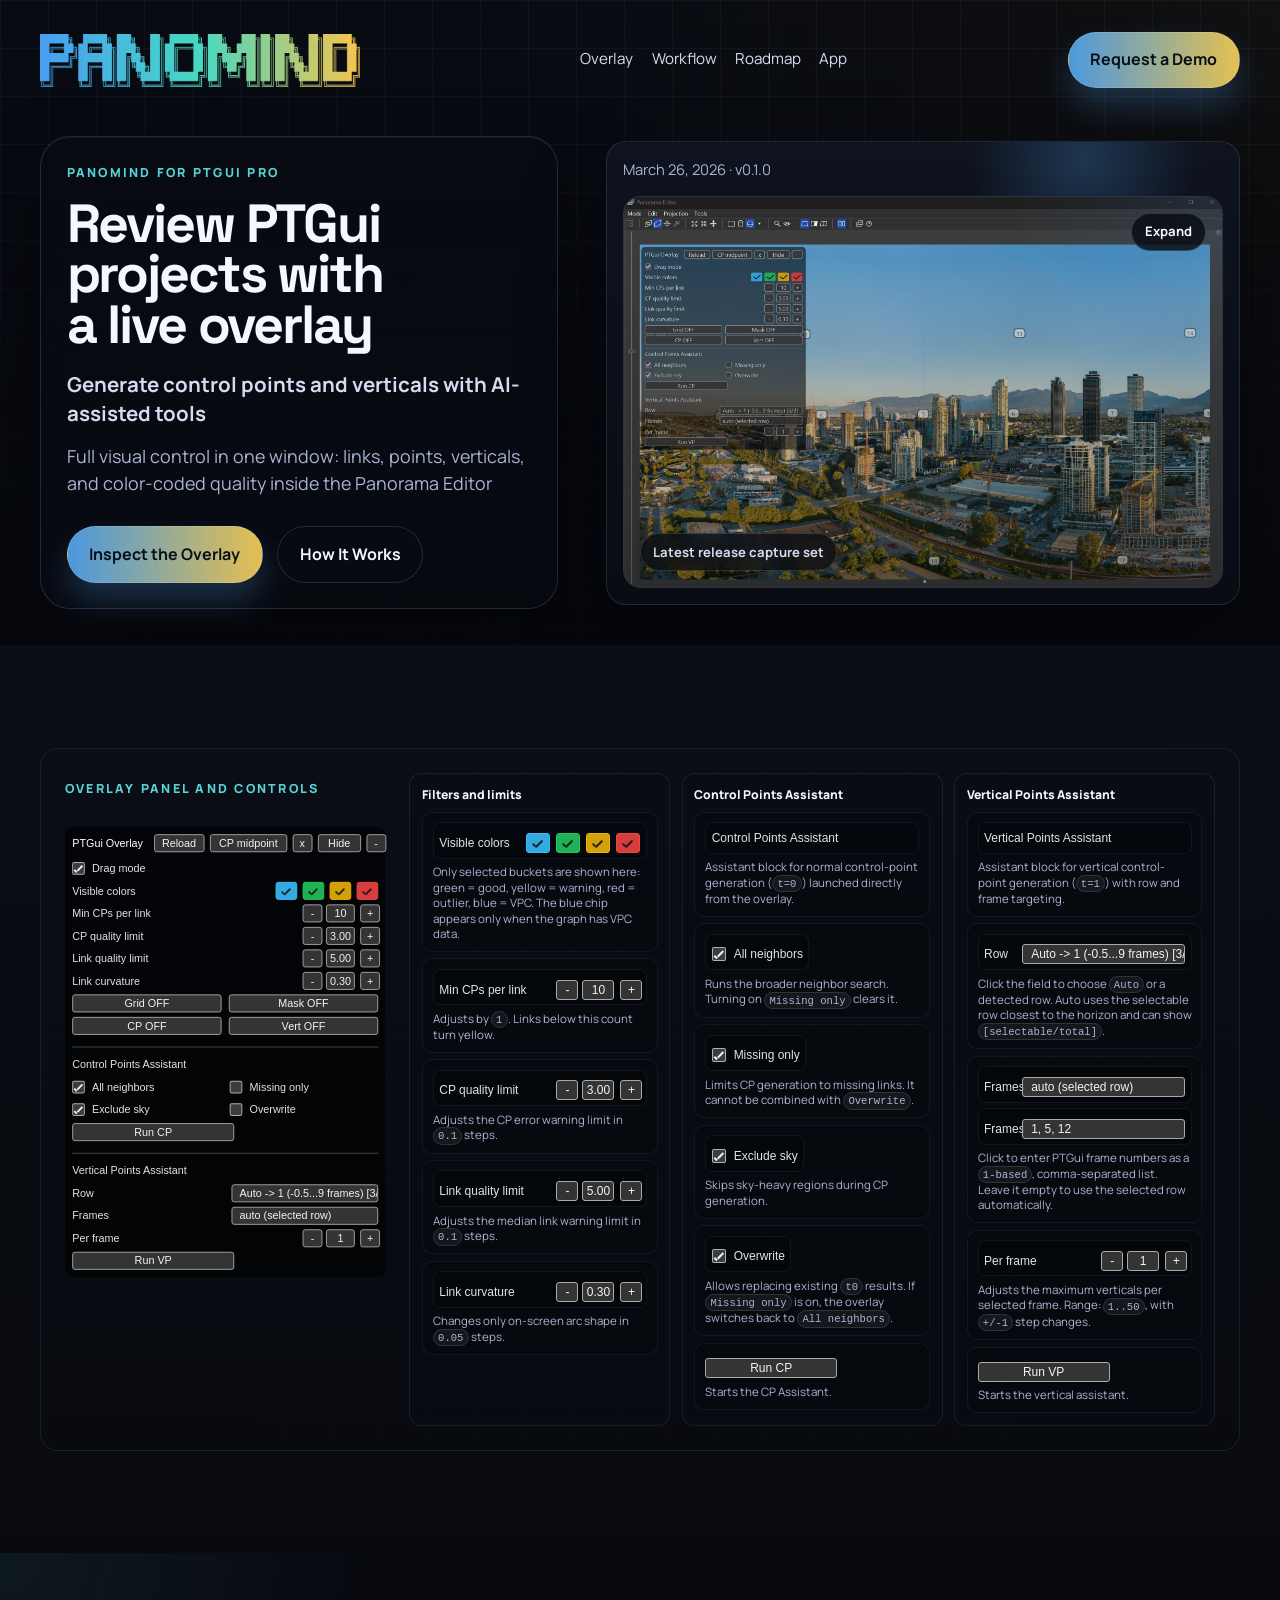
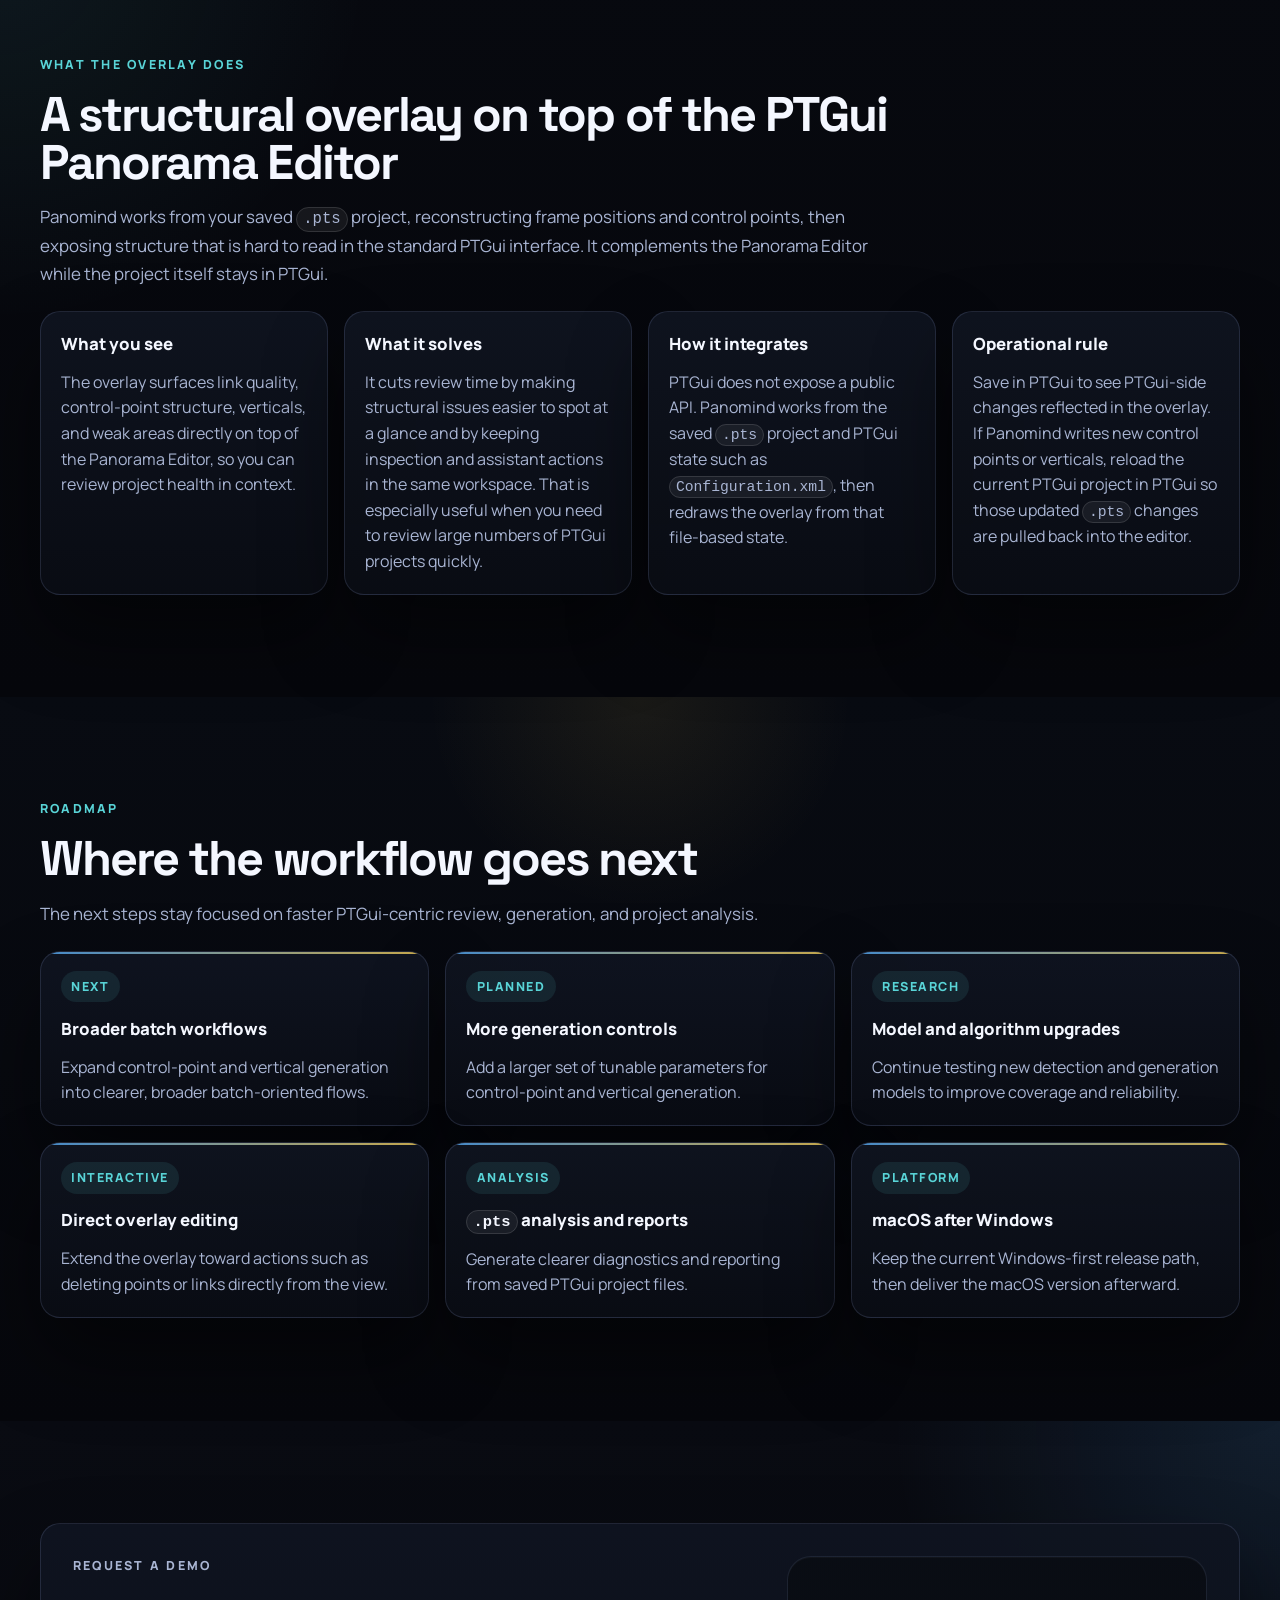
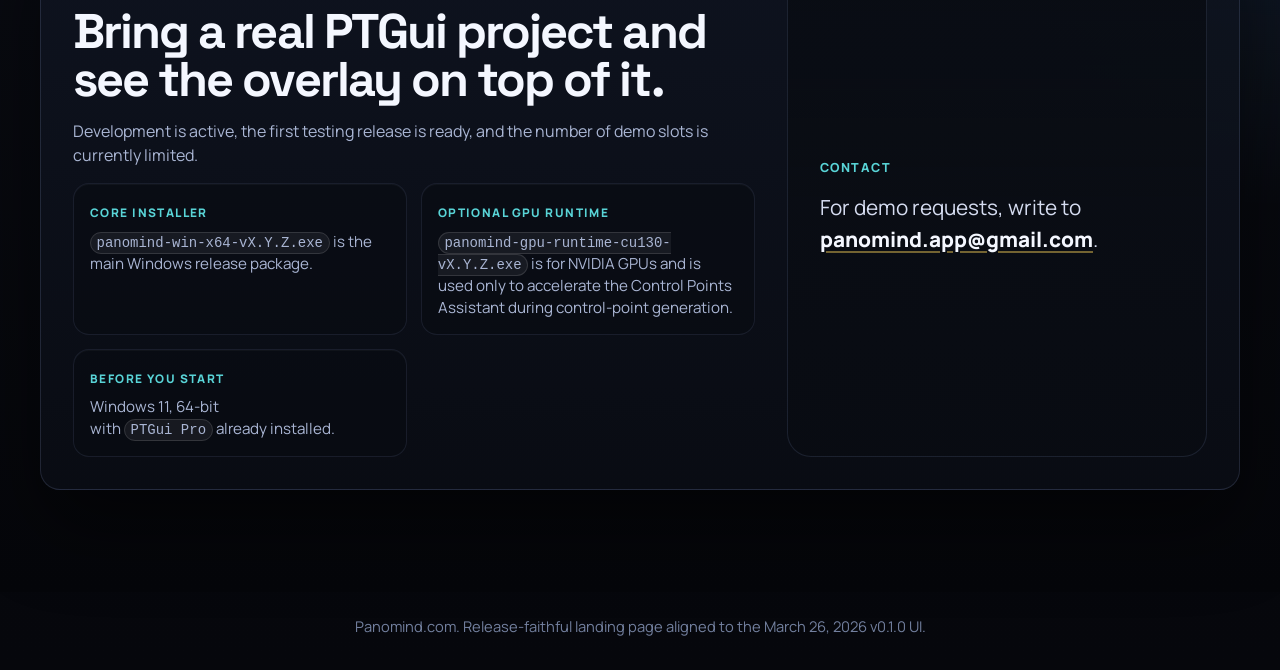
==== commit 81ffd50b: "Replace demo form with contact email" ====
--- a/index.html
+++ b/index.html
@@ -3,11 +3,58 @@
 <head>
   <meta charset="UTF-8">
   <meta name="viewport" content="width=device-width, initial-scale=1.0">
-  <title>Panomind Overlay for PTGui</title>
+  <title>Panomind tools | Live Overlay for PTGui Pro</title>
   <meta
     name="description"
-    content="Panomind is a live PTGui overlay that exposes control-point structure, weak links, outliers, and assistant workflows directly inside the Panorama Editor."
+    content="Panomind is a live PTGui overlay for reviewing links, control points, verticals, and quality directly inside the Panorama Editor, with AI-assisted tools for control point and vertical generation."
   >
+  <meta name="robots" content="index,follow,max-snippet:-1,max-image-preview:large,max-video-preview:-1">
+  <meta name="theme-color" content="#090b12">
+  <link rel="canonical" href="https://www.panomind.pro/">
+  <link rel="icon" type="image/x-icon" href="assets/panomind-p-logo.ico">
+  <link rel="shortcut icon" href="assets/panomind-p-logo.ico">
+  <link rel="apple-touch-icon" href="assets/panomind-p-logo.png">
+  <meta property="og:type" content="website">
+  <meta property="og:site_name" content="Panomind">
+  <meta property="og:title" content="Panomind tools | Live Overlay for PTGui Pro">
+  <meta
+    property="og:description"
+    content="Review PTGui projects with a live overlay and generate control points and verticals with AI-assisted tools."
+  >
+  <meta property="og:url" content="https://www.panomind.pro/">
+  <meta property="og:image" content="https://www.panomind.pro/assets/og-preview.jpg">
+  <meta property="og:image:width" content="1200">
+  <meta property="og:image:height" content="630">
+  <meta property="og:image:alt" content="Panomind branding over the Panorama Editor background">
+  <meta name="twitter:card" content="summary_large_image">
+  <meta name="twitter:title" content="Panomind tools | Live Overlay for PTGui Pro">
+  <meta
+    name="twitter:description"
+    content="Review PTGui projects with a live overlay and generate control points and verticals with AI-assisted tools."
+  >
+  <meta name="twitter:image" content="https://www.panomind.pro/assets/og-preview.jpg">
+  <meta name="twitter:image:alt" content="Panomind branding over the Panorama Editor background">
+  <script type="application/ld+json">
+    {
+      "@context": "https://schema.org",
+      "@graph": [
+        {
+          "@type": "Organization",
+          "name": "Panomind",
+          "url": "https://www.panomind.pro/",
+          "logo": "https://www.panomind.pro/assets/panomind-wordmark.png"
+        },
+        {
+          "@type": "SoftwareApplication",
+          "name": "Panomind for PTGui Pro",
+          "applicationCategory": "GraphicsApplication",
+          "operatingSystem": "Windows 10, Windows 11",
+          "description": "A live PTGui overlay for reviewing links, control points, verticals, and quality directly inside the Panorama Editor, with AI-assisted tools for control point and vertical generation.",
+          "url": "https://www.panomind.pro/"
+        }
+      ]
+    }
+  </script>
   <link rel="preconnect" href="https://fonts.googleapis.com">
   <link rel="preconnect" href="https://fonts.gstatic.com" crossorigin>
   <link
@@ -715,25 +762,13 @@
             </div>
           </div>
 
-          <form class="demo-form" id="demoForm" action="#" method="get">
-            <label for="name">Name</label>
-            <input type="text" id="name" name="name" required placeholder="Your name" autocomplete="name">
-
-            <label for="email">Email</label>
-            <input type="email" id="email" name="email" required placeholder="name@example.com" autocomplete="email">
-
-            <label for="company">Company</label>
-            <input type="text" id="company" name="company" placeholder="Studio or team" autocomplete="organization">
-
-            <label for="message">Notes</label>
-            <textarea
-              id="message"
-              name="message"
-              placeholder=""
-            ></textarea>
-
-            <button type="submit" class="button button--primary button--submit">Request a Demo</button>
-          </form>
+          <div class="demo-contact-panel" aria-label="Demo requests">
+            <p class="demo-contact-panel__eyebrow">Contact</p>
+            <p class="demo-contact-panel__text">
+              For demo requests, write to
+              <a href="mailto:panomind.app@gmail.com">panomind.app@gmail.com</a>.
+            </p>
+          </div>
         </div>
       </div>
     </section>
@@ -802,24 +837,6 @@
       });
     }
 
-    document.getElementById('demoForm').addEventListener('submit', function (event) {
-      event.preventDefault();
-
-      const name = document.getElementById('name').value.trim();
-      const email = document.getElementById('email').value.trim();
-      const company = document.getElementById('company').value.trim();
-      const message = document.getElementById('message').value.trim();
-
-      const subject = encodeURIComponent('Panomind demo request');
-      const body = encodeURIComponent(
-        'Name: ' + name + '\n' +
-        'Email: ' + email + '\n' +
-        'Company: ' + (company || '(not provided)') + '\n\n' +
-        (message || '(no notes)')
-      );
-
-      window.location.href = 'mailto:panomind.app@gmail.com?subject=' + subject + '&body=' + body;
-    });
   </script>
 </body>
 </html>
--- a/styles.css
+++ b/styles.css
@@ -1337,48 +1337,46 @@
   color: var(--muted);
 }
 
-.demo-form {
-  display: grid;
-  gap: 0.7rem;
-}
-
-.demo-form label {
-  font-size: 0.9rem;
-  font-weight: 700;
-}
-
-.demo-form input,
-.demo-form textarea {
-  width: 100%;
-  border: 1px solid rgba(255, 255, 255, 0.12);
-  border-radius: var(--radius-md);
-  padding: 0.9rem 1rem;
-  background: rgba(9, 12, 18, 0.75);
+.demo-contact-panel {
+  display: grid;
+  align-content: center;
+  gap: 0.9rem;
+  padding: clamp(1.5rem, 3vw, 2rem);
+  border: 1px solid rgba(167, 187, 255, 0.12);
+  border-radius: 24px;
+  background:
+    linear-gradient(180deg, rgba(9, 12, 18, 0.82), rgba(9, 12, 18, 0.62));
+  box-shadow: inset 0 1px 0 rgba(255, 255, 255, 0.03);
+}
+
+.demo-contact-panel__eyebrow {
+  margin: 0;
+  font-size: 0.78rem;
+  font-weight: 800;
+  letter-spacing: 0.12em;
+  text-transform: uppercase;
+  color: var(--accent-cyan);
+}
+
+.demo-contact-panel__text {
+  margin: 0;
+  color: var(--muted-strong);
+  font-size: clamp(1.05rem, 1.75vw, 1.3rem);
+  line-height: 1.5;
+  overflow-wrap: anywhere;
+}
+
+.demo-contact-panel a {
   color: var(--text);
-  font: inherit;
-  resize: vertical;
-}
-
-.demo-form input::placeholder,
-.demo-form textarea::placeholder {
-  color: #7d87a3;
-}
-
-.demo-form textarea {
-  min-height: 132px;
-}
-
-.demo-form input:focus,
-.demo-form textarea:focus {
-  outline: none;
-  border-color: rgba(89, 212, 215, 0.55);
-  box-shadow: 0 0 0 4px rgba(89, 212, 215, 0.12);
-}
-
-.button--submit {
-  margin-top: 0.4rem;
-  border: 0;
-  cursor: pointer;
+  font-weight: 800;
+  text-decoration: underline;
+  text-decoration-color: rgba(247, 207, 88, 0.45);
+  text-underline-offset: 0.18em;
+}
+
+.demo-contact-panel a:hover,
+.demo-contact-panel a:focus-visible {
+  color: var(--accent-gold);
 }
 
 .footer {
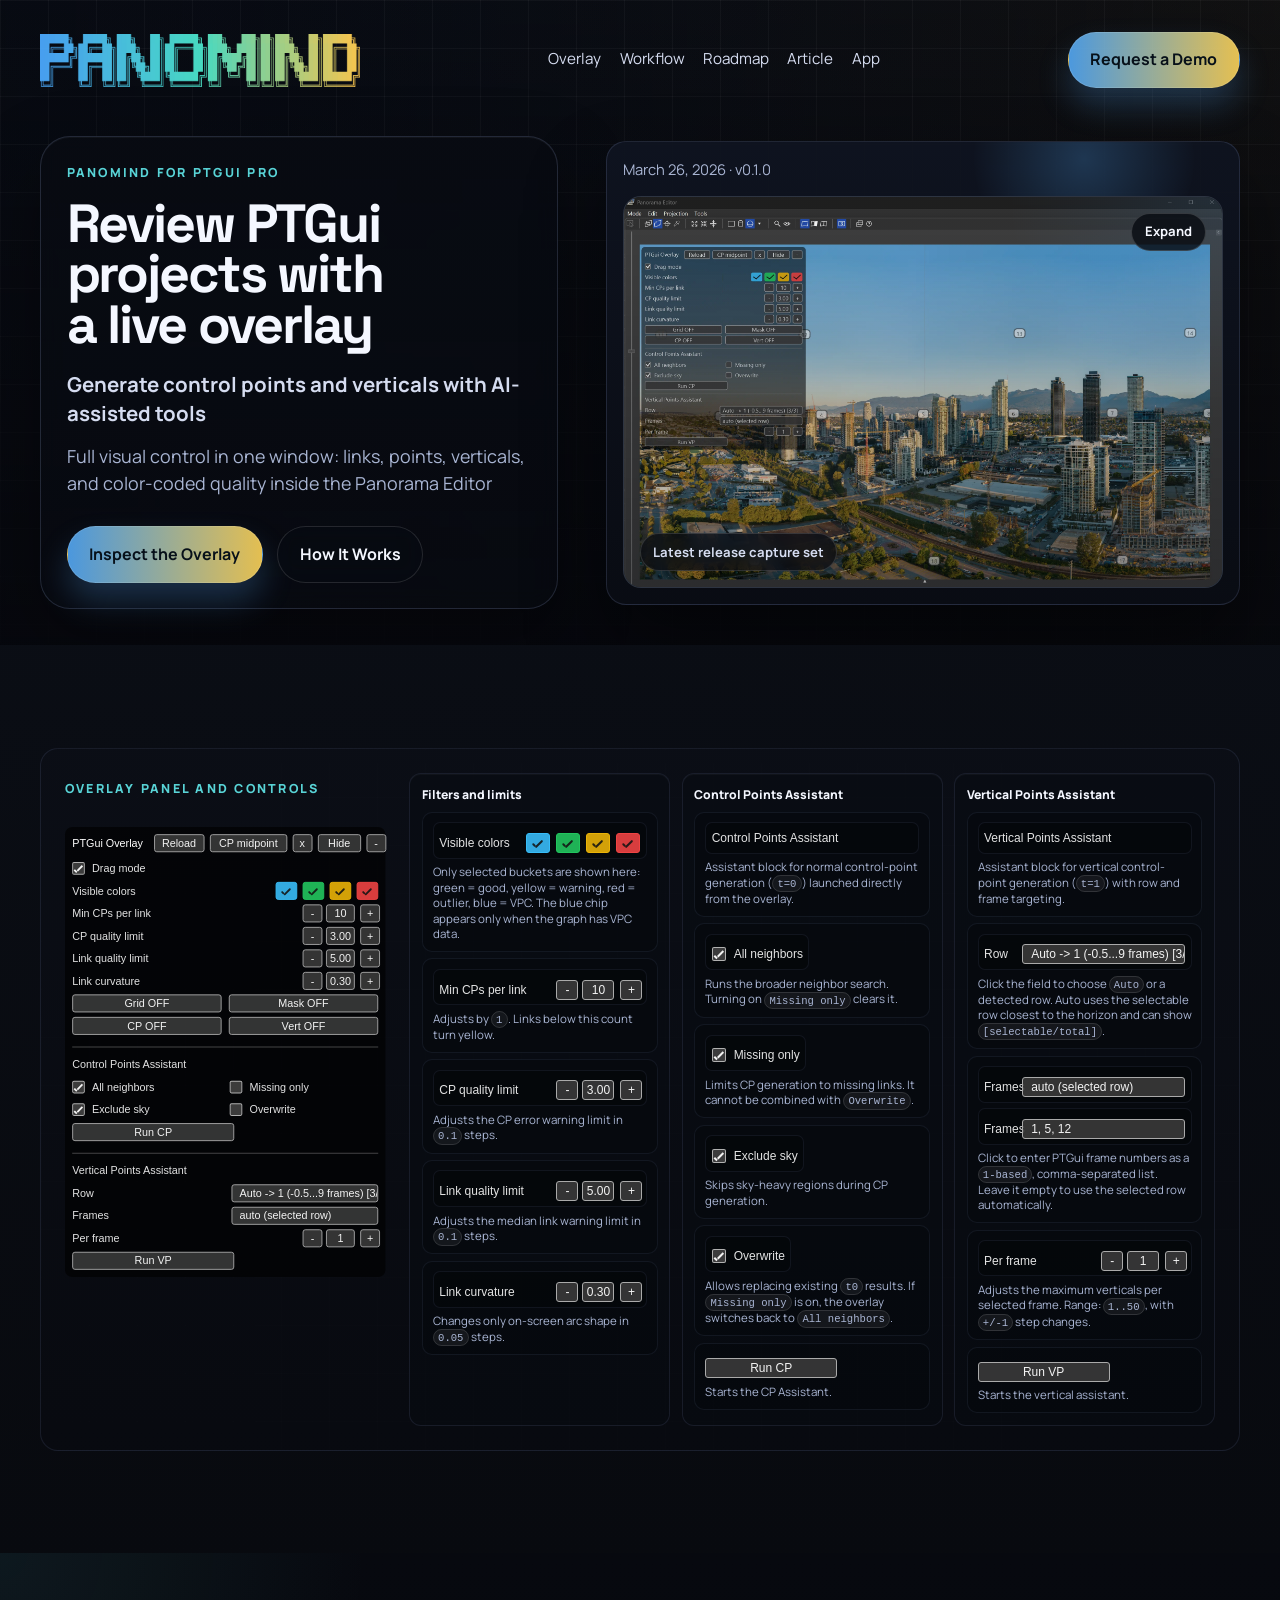
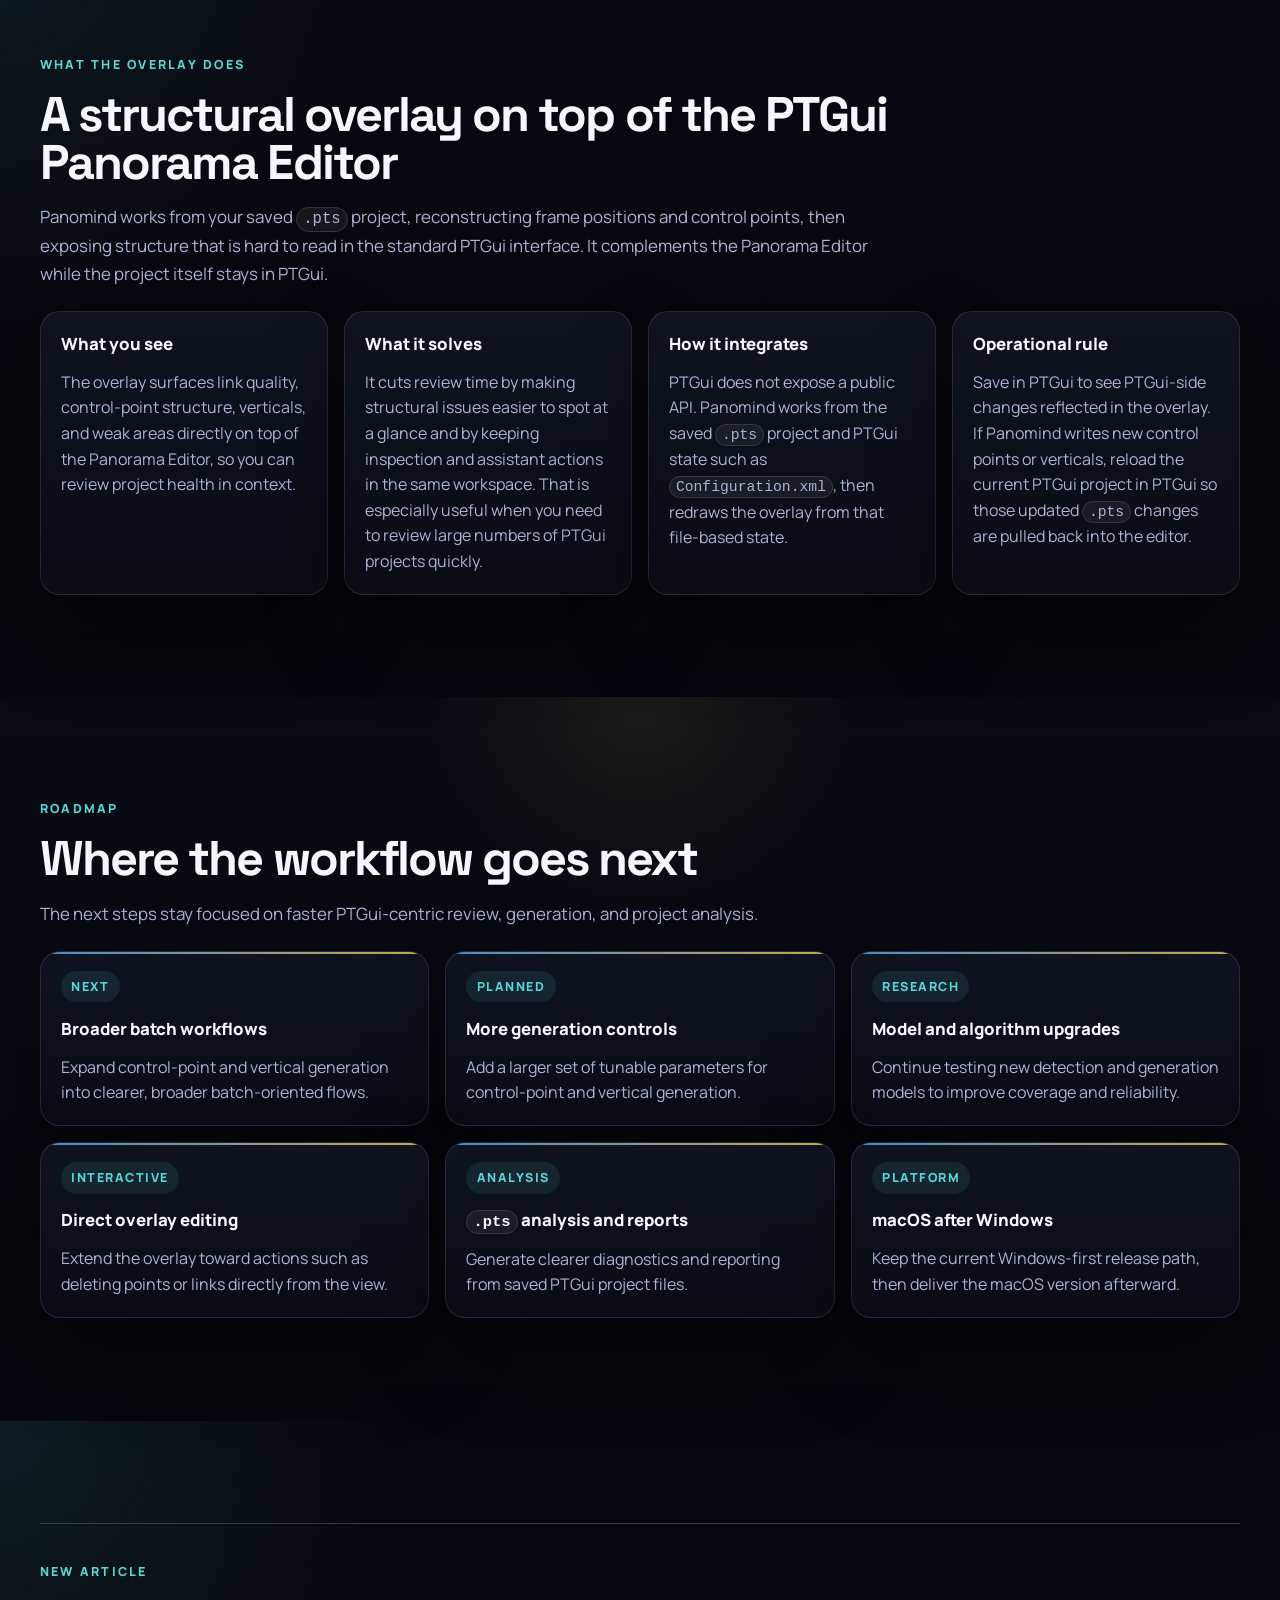
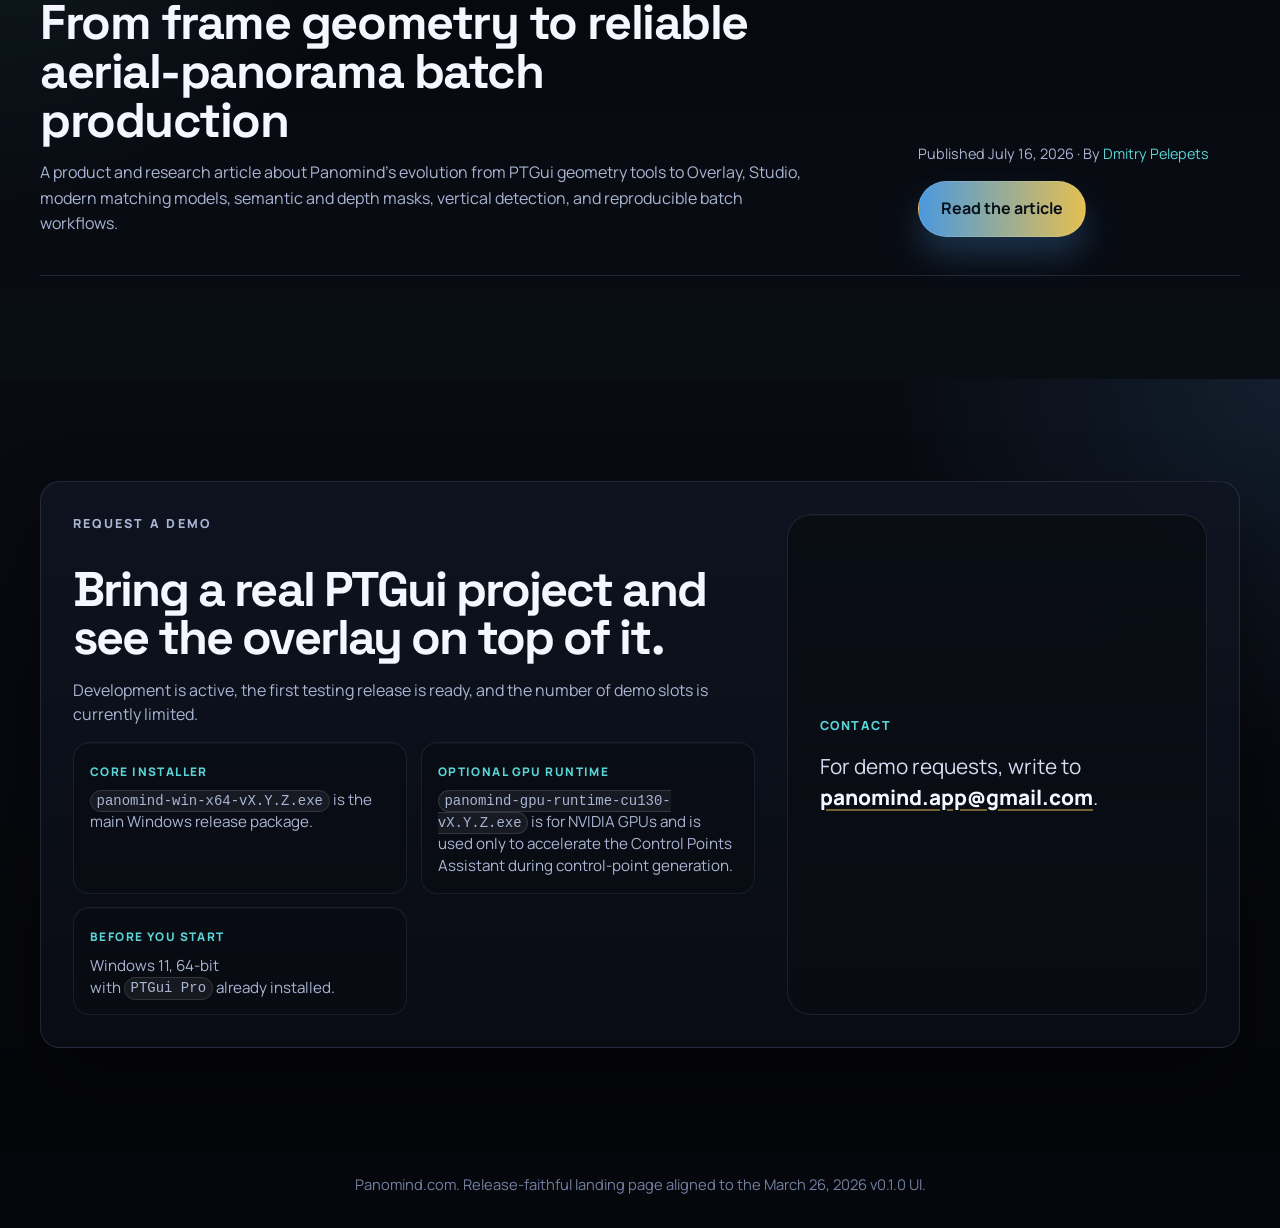
==== commit a484240d: "Publish Panomind evolution article" ====
--- a/index.html
+++ b/index.html
@@ -74,6 +74,7 @@
         <a href="#overlay">Overlay</a>
         <a href="#workflow">Workflow</a>
         <a href="#roadmap">Roadmap</a>
+        <a href="#article">Article</a>
         <a href="#demo">App</a>
       </div>
       <a class="topbar__cta" href="#demo">Request a Demo</a>
@@ -729,6 +730,26 @@
       </div>
     </section>
 
+    <section class="section section--article" id="article">
+      <div class="section__inner">
+        <div class="article-promo">
+          <div>
+            <p class="eyebrow">New article</p>
+            <h2>From frame geometry to reliable aerial-panorama batch production</h2>
+            <p>
+              A product and research article about Panomind's evolution from PTGui geometry tools to
+              Overlay, Studio, modern matching models, semantic and depth masks, vertical detection,
+              and reproducible batch workflows.
+            </p>
+          </div>
+          <div class="article-promo__action">
+            <p>Published July 16, 2026 &middot; By <a href="https://www.linkedin.com/in/fotowizard/">Dmitry Pelepets</a></p>
+            <a class="button button--primary" href="panomind-evolution/">Read the article</a>
+          </div>
+        </div>
+      </div>
+    </section>
+
     <section class="section section--demo" id="demo">
       <div class="section__inner">
         <div class="demo-card">
--- a/styles.css
+++ b/styles.css
@@ -557,6 +557,51 @@
     linear-gradient(180deg, #080b12, #06070c);
 }
 
+.section--article {
+  background:
+    radial-gradient(circle at top left, rgba(89, 212, 215, 0.1), transparent 28%),
+    linear-gradient(180deg, #06070c, #090d14);
+}
+
+.article-promo {
+  display: grid;
+  grid-template-columns: minmax(0, 1fr) minmax(240px, 0.38fr);
+  gap: 2rem;
+  align-items: end;
+  padding: clamp(1.5rem, 3vw, 2.4rem) 0;
+  border-top: 1px solid var(--border-strong);
+  border-bottom: 1px solid var(--border);
+}
+
+.article-promo h2 {
+  max-width: 46rem;
+  margin: 0;
+  font-family: var(--font-display);
+  font-size: clamp(1.95rem, 3.8vw, 3.15rem);
+  line-height: 1;
+  letter-spacing: -0.03em;
+}
+
+.article-promo > div:first-child > p:last-child {
+  max-width: 48rem;
+  margin: 1rem 0 0;
+  color: var(--muted);
+}
+
+.article-promo__action {
+  display: grid;
+  justify-items: start;
+  gap: 1rem;
+}
+
+.article-promo__action p {
+  margin: 0;
+  color: var(--muted);
+  font-size: 0.9rem;
+}
+
+.article-promo__action a:not(.button) { color: var(--accent-cyan); }
+
 .section--demo {
   background:
     radial-gradient(circle at top right, rgba(83, 168, 245, 0.12), transparent 26%),
@@ -1405,6 +1450,7 @@
   .overlay-grid,
   .feature-grid,
   .roadmap-grid,
+  .article-promo,
   .demo-card,
   .notes-grid {
     grid-template-columns: 1fr;
